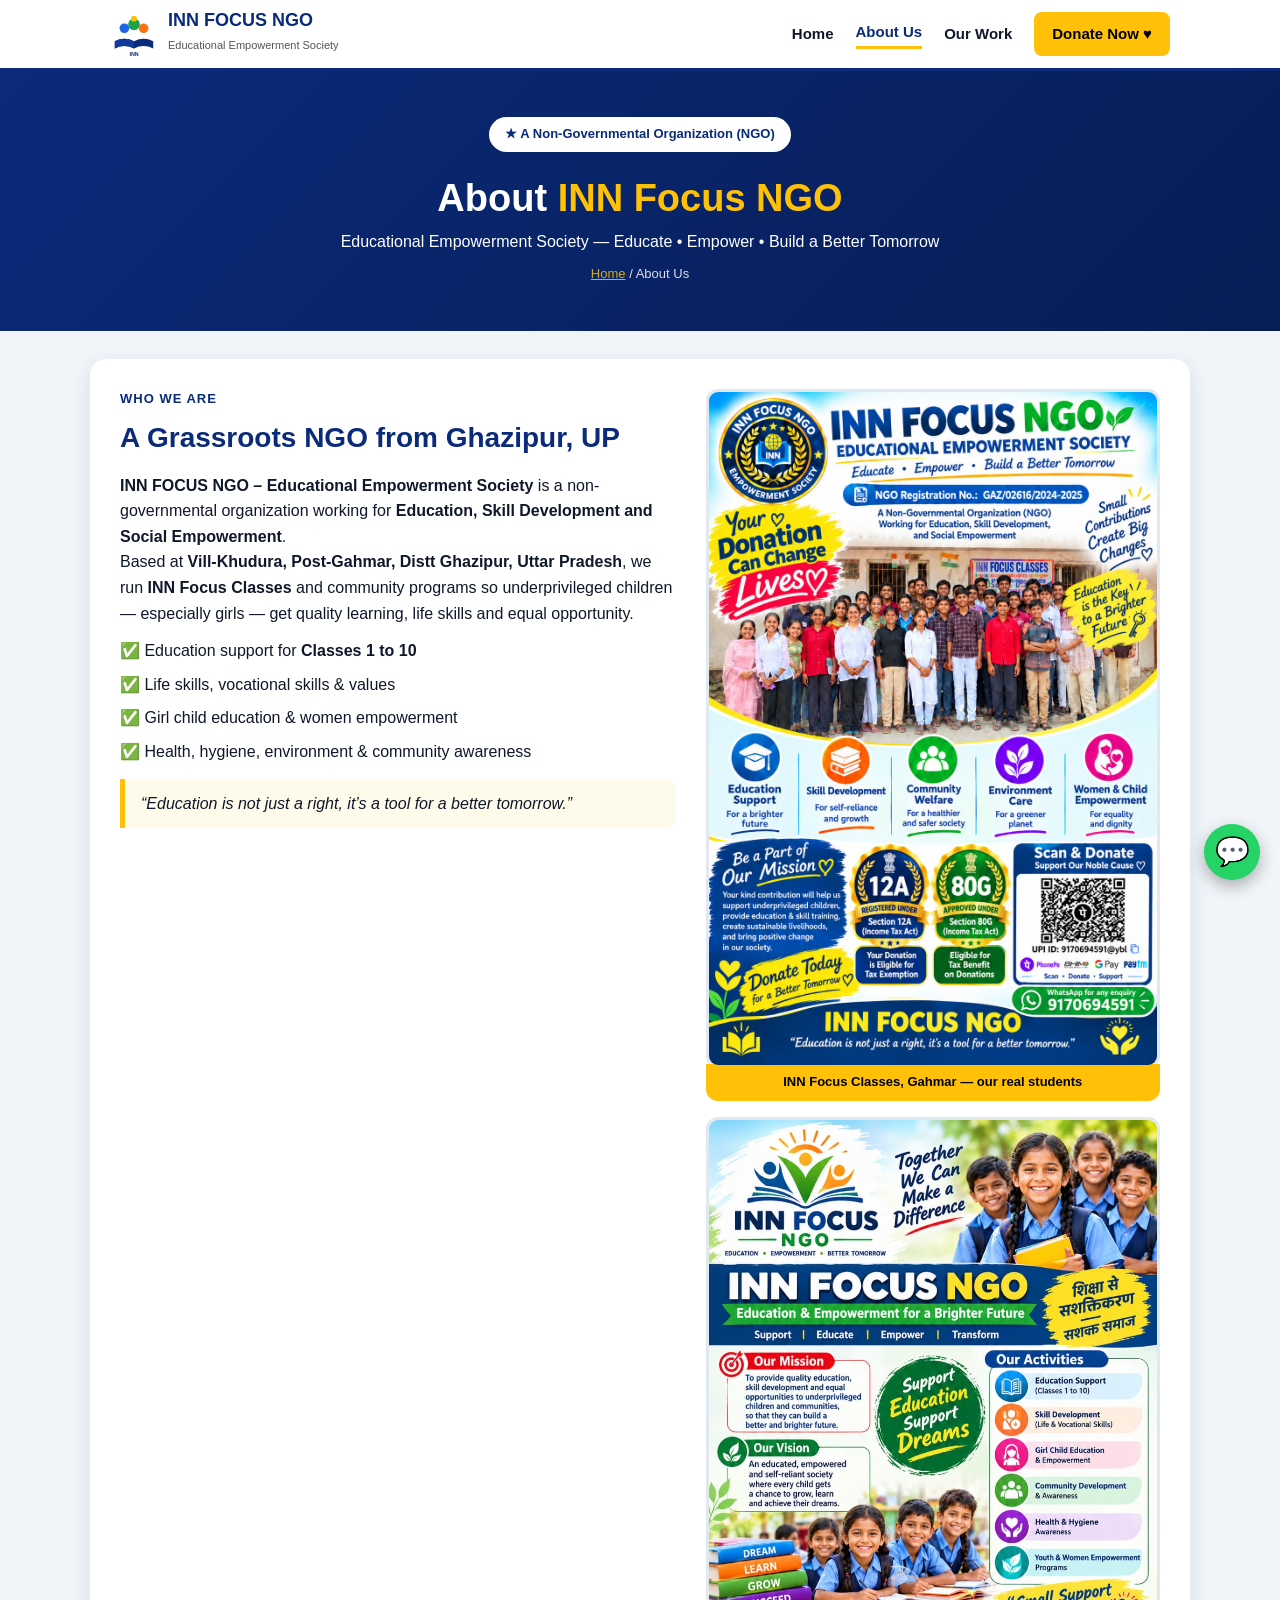
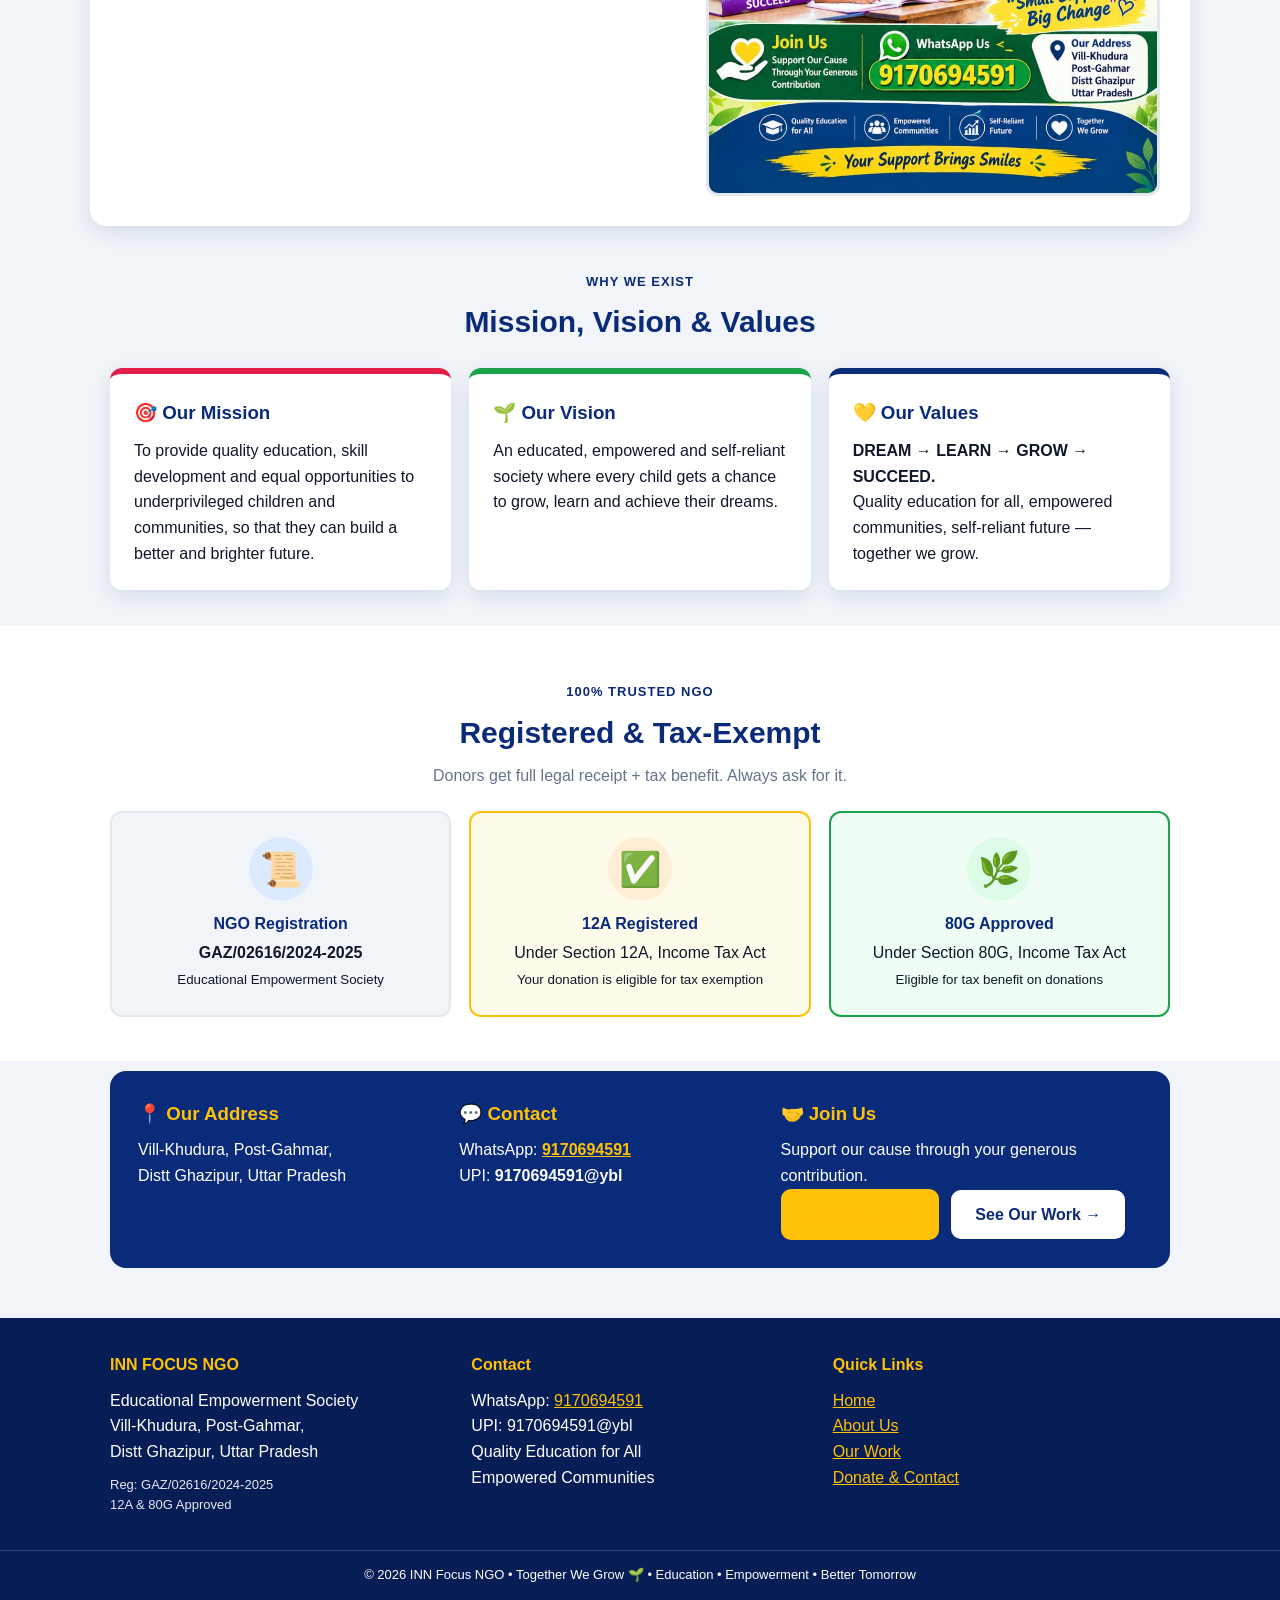
==== about.html @ 3edcf3de "INN Focus NGO website - 4 pages live" ====
<!DOCTYPE html>
<html lang="en">
<head>
  <meta charset="UTF-8" />
  <meta name="viewport" content="width=device-width, initial-scale=1.0" />
  <title>About Us - INN FOCUS NGO | Educational Empowerment Society</title>
  <meta name="description" content="About INN Focus NGO Educational Empowerment Society, Ghazipur UP. Our mission, vision, registration GAZ/02616/2024-2025, 12A & 80G approved. Working for education, skills and empowerment." />
  <link rel="stylesheet" href="css/style.css" />
  <link rel="icon" type="image/svg+xml" href="images/logo.svg" />
</head>
<body>

  <header class="site-header">
    <div class="container header-inner">
      <a href="index.html" class="logo">
        <img src="images/logo.svg" alt="INN Focus NGO Logo" width="48" height="48" />
        <span>
          <strong>INN FOCUS NGO</strong>
          <small>Educational Empowerment Society</small>
        </span>
      </a>
      <nav class="main-nav" id="mainNav">
        <a href="index.html">Home</a>
        <a href="about.html" class="active">About Us</a>
        <a href="work.html">Our Work</a>
        <a href="donate.html" class="btn-donate">Donate Now ♥</a>
      </nav>
      <button class="menu-btn" id="menuBtn" aria-label="Open menu">☰</button>
    </div>
  </header>

  <main>
    <!-- Page Hero -->
    <section class="page-hero">
      <div class="container">
        <p class="badge">★ A Non-Governmental Organization (NGO)</p>
        <h1>About <span>INN Focus NGO</span></h1>
        <p>Educational Empowerment Society — Educate • Empower • Build a Better Tomorrow</p>
        <p class="breadcrumb"><a href="index.html">Home</a> / About Us</p>
      </div>
    </section>

    <!-- Who We Are -->
    <section class="container about-grid">
      <div>
        <p class="eyebrow">Who We Are</p>
        <h2>A Grassroots NGO from Ghazipur, UP</h2>
        <p><strong>INN FOCUS NGO – Educational Empowerment Society</strong> is a non-governmental organization working for <strong>Education, Skill Development and Social Empowerment</strong>.</p>
        <p>Based at <strong>Vill-Khudura, Post-Gahmar, Distt Ghazipur, Uttar Pradesh</strong>, we run <strong>INN Focus Classes</strong> and community programs so underprivileged children — especially girls — get quality learning, life skills and equal opportunity.</p>
        <ul class="check-list">
          <li>✅ Education support for <strong>Classes 1 to 10</strong></li>
          <li>✅ Life skills, vocational skills & values</li>
          <li>✅ Girl child education & women empowerment</li>
          <li>✅ Health, hygiene, environment & community awareness</li>
        </ul>
        <p class="quote">“Education is not just a right, it’s a tool for a better tomorrow.”</p>
      </div>
      <div>
        <img src="images/group.jpg" alt="INN Focus Classes students and teachers group photo" class="rounded-img" />
        <p class="photo-caption">INN Focus Classes, Gahmar — our real students</p>
        <img src="images/about-classes.jpg" alt="Children studying - support education dreams" class="rounded-img mt" />
      </div>
    </section>

    <!-- Mission Vision Values -->
    <section class="container">
      <div class="section-head">
        <p class="eyebrow">Why We Exist</p>
        <h2>Mission, Vision & Values</h2>
      </div>
      <div class="mission-grid">
        <div class="mission-card red">
          <h3>🎯 Our Mission</h3>
          <p>To provide quality education, skill development and equal opportunities to underprivileged children and communities, so that they can build a better and brighter future.</p>
        </div>
        <div class="mission-card green">
          <h3>🌱 Our Vision</h3>
          <p>An educated, empowered and self-reliant society where every child gets a chance to grow, learn and achieve their dreams.</p>
        </div>
        <div class="mission-card blue">
          <h3>💛 Our Values</h3>
          <p><strong>DREAM → LEARN → GROW → SUCCEED.</strong><br />Quality education for all, empowered communities, self-reliant future — together we grow.</p>
        </div>
      </div>
    </section>

    <!-- Legal / Trust -->
    <section class="legal">
      <div class="container">
        <div class="section-head">
          <p class="eyebrow">100% Trusted NGO</p>
          <h2>Registered & Tax-Exempt</h2>
          <p class="muted">Donors get full legal receipt + tax benefit. Always ask for it.</p>
        </div>
        <div class="legal-grid">
          <div class="legal-card">
            <span class="p-icon blue">📜</span>
            <h4>NGO Registration</h4>
            <p><strong>GAZ/02616/2024-2025</strong></p>
            <small>Educational Empowerment Society</small>
          </div>
          <div class="legal-card highlight-yellow">
            <span class="p-icon orange">✅</span>
            <h4>12A Registered</h4>
            <p>Under Section 12A, Income Tax Act</p>
            <small>Your donation is eligible for tax exemption</small>
          </div>
          <div class="legal-card highlight-green">
            <span class="p-icon green">🌿</span>
            <h4>80G Approved</h4>
            <p>Under Section 80G, Income Tax Act</p>
            <small>Eligible for tax benefit on donations</small>
          </div>
        </div>
      </div>
    </section>

    <!-- Address + CTA -->
    <section class="container about-contact">
      <div class="contact-box">
        <div>
          <h3>📍 Our Address</h3>
          <p>Vill-Khudura, Post-Gahmar,<br />Distt Ghazipur, Uttar Pradesh</p>
        </div>
        <div>
          <h3>💬 Contact</h3>
          <p>WhatsApp: <a href="https://wa.me/919170694591"><strong>9170694591</strong></a><br />UPI: <strong>9170694591@ybl</strong></p>
        </div>
        <div>
          <h3>🤝 Join Us</h3>
          <p>Support our cause through your generous contribution.</p>
          <a href="donate.html" class="btn-primary">Donate Now ♥</a>
          <a href="work.html" class="btn-secondary">See Our Work →</a>
        </div>
      </div>
    </section>
  </main>

  <footer class="site-footer">
    <div class="container footer-grid">
      <div>
        <h4>INN FOCUS NGO</h4>
        <p>Educational Empowerment Society<br />Vill-Khudura, Post-Gahmar,<br />Distt Ghazipur, Uttar Pradesh</p>
        <p class="reg">Reg: GAZ/02616/2024-2025<br />12A & 80G Approved</p>
      </div>
      <div>
        <h4>Contact</h4>
        <p>WhatsApp: <a href="https://wa.me/919170694591">9170694591</a><br />UPI: 9170694591@ybl</p>
        <p>Quality Education for All<br />Empowered Communities</p>
      </div>
      <div>
        <h4>Quick Links</h4>
        <p><a href="index.html">Home</a><br /><a href="about.html">About Us</a><br /><a href="work.html">Our Work</a><br /><a href="donate.html">Donate & Contact</a></p>
      </div>
    </div>
    <p class="copyright">© <span id="year">2026</span> INN Focus NGO • Together We Grow 🌱 • Education • Empowerment • Better Tomorrow</p>
  </footer>

  <a href="https://wa.me/919170694591?text=Hello%20INN%20Focus%20NGO%2C%20I%20want%20to%20know%20more" class="whatsapp-float" target="_blank" rel="noopener" aria-label="Chat on WhatsApp">💬</a>

  <script src="js/main.js"></script>
</body>
</html>
---- css/style.css ----
/* INN FOCUS NGO — Option A Trust Blue | style.css teaches: variables → layout → components → mobile */
:root {
  --blue: #0A2A7A;
  --blue-dark: #071d55;
  --yellow: #FFC107;
  --green: #1AA34A;
  --dark: #0F172A;
  --muted: #64748b;
  --light: #F1F5F9;
  --white: #ffffff;
  --radius: 12px;
  --shadow: 0 6px 20px rgba(10, 42, 122, 0.12);
}

* { margin: 0; padding: 0; box-sizing: border-box; }

body {
  font-family: "Segoe UI", Arial, Helvetica, sans-serif;
  background: var(--light);
  color: var(--dark);
  line-height: 1.6;
}

img { max-width: 100%; display: block; }
.container { max-width: 1100px; margin: 0 auto; padding: 0 20px; }
.center { text-align: center; margin-top: 24px; }
.muted { color: var(--muted); }

/* ---------- HEADER ---------- */
.site-header { background: var(--white); border-bottom: 3px solid var(--blue); position: sticky; top: 0; z-index: 100; }
.header-inner { display: flex; align-items: center; justify-content: space-between; padding: 10px 20px; }
.logo { display: flex; align-items: center; gap: 10px; text-decoration: none; color: var(--blue); }
.logo strong { display: block; font-size: 18px; line-height: 1.1; }
.logo small { font-size: 11px; color: #555; }
.main-nav { display: flex; gap: 22px; align-items: center; }
.main-nav a { text-decoration: none; color: var(--dark); font-weight: 600; font-size: 15px; }
.main-nav a.active { color: var(--blue); border-bottom: 3px solid var(--yellow); padding-bottom: 2px; }
.btn-donate { background: var(--yellow); color: #000 !important; padding: 10px 18px; border-radius: 8px; }
.menu-btn { display: none; font-size: 26px; background: none; border: none; cursor: pointer; }

/* ---------- BUTTONS ---------- */
.btn-primary { background: var(--yellow); color: #000; padding: 13px 26px; border-radius: 10px; text-decoration: none; font-weight: 800; display: inline-block; border: none; cursor: pointer; }
.btn-primary.big { font-size: 18px; margin-top: 14px; }
.btn-primary:hover { filter: brightness(0.95); }
.btn-outline { border: 2px solid var(--white); color: var(--white); padding: 11px 22px; border-radius: 10px; text-decoration: none; font-weight: 700; }
.btn-secondary { background: var(--blue); color: #fff; padding: 12px 24px; border-radius: 10px; text-decoration: none; font-weight: 700; display: inline-block; }
.btn-whatsapp { background: #25D366; color: #fff; padding: 12px 20px; border-radius: 10px; text-decoration: none; font-weight: 800; display: inline-block; }
.link { color: var(--blue); font-weight: 700; }

/* ---------- HERO ---------- */
.hero { background: linear-gradient(135deg, var(--blue) 0%, var(--blue-dark) 100%); color: var(--white); padding: 50px 0; }
.hero-grid { display: grid; grid-template-columns: 1.1fr 0.9fr; gap: 30px; align-items: center; }
.badge { background: var(--white); color: var(--blue); display: inline-block; padding: 7px 16px; border-radius: 20px; font-size: 13px; font-weight: 800; margin-bottom: 16px; }
.hero h1 { font-size: 44px; line-height: 1.15; margin-bottom: 12px; }
.hero h1 span { color: var(--yellow); }
.hero-sub { font-size: 17px; opacity: 0.95; }
.hero-buttons { margin-top: 22px; display: flex; gap: 12px; flex-wrap: wrap; }
.hero-note { margin-top: 14px; font-size: 13px; opacity: 0.85; }
.hero-photo img { border-radius: 16px; border: 4px solid var(--yellow); box-shadow: var(--shadow); }
.photo-caption { background: var(--yellow); color: #000; font-size: 13px; font-weight: 700; text-align: center; padding: 8px; border-radius: 0 0 12px 12px; margin-top: -4px; }

/* ---------- TRUST BAR ---------- */
.trustbar { background: var(--white); box-shadow: var(--shadow); }
.trust-grid { display: grid; grid-template-columns: repeat(4, 1fr); gap: 16px; padding: 18px 20px; }
.trust-item { display: flex; gap: 10px; align-items: center; }
.trust-icon { font-size: 28px; }
.trust-item strong { display: block; font-size: 15px; color: var(--blue); }
.trust-item small { color: var(--muted); font-size: 12px; }

/* ---------- SECTIONS ---------- */
.section-head { text-align: center; margin: 46px 0 22px; }
.eyebrow { color: var(--blue); font-weight: 800; text-transform: uppercase; letter-spacing: 1px; font-size: 13px; }
.eyebrow.light { color: var(--yellow); }
.section-head h2 { font-size: 30px; color: var(--blue); margin: 6px 0; }

.mission-grid { display: grid; grid-template-columns: repeat(3, 1fr); gap: 18px; }
.mission-card { background: var(--white); padding: 24px; border-radius: var(--radius); box-shadow: var(--shadow); border-top: 6px solid var(--blue); }
.mission-card.red { border-color: #e11d48; }
.mission-card.green { border-color: var(--green); }
.mission-card.blue { border-color: var(--blue); }
.mission-card h3 { margin-bottom: 10px; color: var(--blue); }

/* ---------- PROGRAMS ---------- */
.programs { background: var(--white); padding: 10px 0 46px; margin-top: 40px; }
.program-grid { display: grid; grid-template-columns: repeat(3, 1fr); gap: 18px; margin-top: 20px; }
.program-card { background: var(--light); border-radius: var(--radius); padding: 22px; text-align: center; border: 1px solid #e2e8f0; }
.program-card:hover { box-shadow: var(--shadow); transform: translateY(-2px); transition: 0.2s; }
.program-card h4 { color: var(--blue); margin: 10px 0 6px; }
.program-card p { color: var(--muted); font-size: 14px; }
.p-icon { font-size: 34px; display: inline-block; width: 64px; height: 64px; line-height: 64px; border-radius: 50%; background: #dbeafe; }
.p-icon.orange { background: #ffedd5; } .p-icon.green { background: #dcfce7; }
.p-icon.purple { background: #ede9fe; } .p-icon.pink { background: #fce7f3; }
.p-icon.teal { background: #ccfbf1; } .p-icon.blue { background: #dbeafe; }

/* ---------- PROOF ---------- */
.proof-section { padding: 46px 20px; }
.proof-grid { display: grid; grid-template-columns: 1fr 1fr; gap: 28px; align-items: center; background: var(--white); padding: 26px; border-radius: 16px; box-shadow: var(--shadow); }
.proof-img { border-radius: 12px; }
.proof-grid h2 { color: var(--blue); margin: 6px 0 14px; font-size: 28px; }
.check-list { list-style: none; margin: 12px 0; }
.check-list li { margin: 8px 0; font-size: 16px; }
.quote { margin-top: 14px; background: #fffbeb; border-left: 5px solid var(--yellow); padding: 12px 16px; font-style: italic; border-radius: 0 10px 10px 0; }

/* ---------- DONATE HOME ---------- */
.donate-home { background: linear-gradient(135deg, var(--blue) 0%, #123a9e 60%, var(--green) 130%); color: #fff; padding: 50px 0; }
.donate-grid { display: grid; grid-template-columns: 1.2fr 0.8fr; gap: 30px; align-items: center; }
.donate-grid h2 { font-size: 32px; margin: 6px 0 10px; }
.upi-box { background: #fff; color: #000; border-radius: 10px; padding: 12px 16px; display: flex; justify-content: space-between; align-items: center; margin: 16px 0 6px; font-size: 16px; }
.copy-btn { background: var(--blue); color: #fff; border: none; padding: 8px 18px; border-radius: 8px; cursor: pointer; font-weight: 700; }
.copy-msg { font-size: 13px; color: var(--yellow); min-height: 18px; }
.donate-buttons { display: flex; gap: 12px; flex-wrap: wrap; margin: 12px 0; }
.qr-card { background: #fff; color: var(--dark); border-radius: 16px; padding: 20px; text-align: center; max-width: 320px; margin: 0 auto; }
.qr-card h4 { background: var(--blue); color: #fff; margin: -20px -20px 14px; padding: 12px; border-radius: 16px 16px 0 0; }
.qr-card img { border-radius: 8px; border: 2px solid #e2e8f0; }

/* ---------- CTA ---------- */
.cta-banner { text-align: center; background: var(--yellow); border-radius: 16px; padding: 36px 24px; margin: 40px auto; }
.cta-banner h2 { font-size: 28px; }
.cta-banner p { font-weight: 700; letter-spacing: 1px; margin: 8px 0; font-size: 13px; }

/* ---------- FOOTER ---------- */
.site-footer { background: var(--blue-dark); color: #fff; margin-top: 10px; }
.footer-grid { display: grid; grid-template-columns: 1fr 1fr 1fr; gap: 24px; padding: 34px 20px; }
.site-footer h4 { color: var(--yellow); margin-bottom: 10px; }
.site-footer a { color: var(--yellow); }
.site-footer .reg { margin-top: 10px; font-size: 13px; opacity: 0.9; }
.copyright { text-align: center; padding: 14px; border-top: 1px solid rgba(255,255,255,0.2); font-size: 13px; }

/* ---------- WHATSAPP FLOAT ---------- */
.whatsapp-float { position: fixed; bottom: 20px; right: 20px; background: #25D366; width: 56px; height: 56px; border-radius: 50%; display: flex; align-items: center; justify-content: center; font-size: 28px; text-decoration: none; box-shadow: 0 6px 16px rgba(0,0,0,0.3); z-index: 200; }

/* ---------- INNER PAGES ---------- */
.page { padding: 40px 20px; background: #fff; border-radius: 12px; margin: 24px auto; max-width: 1100px; }

/* ---------- ABOUT PAGE ---------- */
.page-hero { background: linear-gradient(135deg, var(--blue) 0%, var(--blue-dark) 100%); color: #fff; padding: 46px 0; text-align: center; }
.page-hero h1 { font-size: 38px; }
.page-hero h1 span { color: var(--yellow); }
.breadcrumb { margin-top: 10px; font-size: 13px; opacity: 0.85; }
.breadcrumb a { color: var(--yellow); }
.about-grid { display: grid; grid-template-columns: 1.1fr 0.9fr; gap: 30px; background: #fff; padding: 30px; border-radius: 16px; box-shadow: var(--shadow); margin-top: 28px; }
.about-grid h2 { color: var(--blue); margin: 6px 0 12px; font-size: 28px; }
.rounded-img { border-radius: 12px; border: 3px solid #e2e8f0; }
.mt { margin-top: 16px; }
.legal { background: #fff; margin-top: 36px; padding: 10px 0 44px; }
.legal-grid { display: grid; grid-template-columns: repeat(3, 1fr); gap: 18px; }
.legal-card { background: var(--light); border-radius: var(--radius); padding: 24px; text-align: center; border: 2px solid #e2e8f0; }
.legal-card.highlight-yellow { border-color: var(--yellow); background: #fffbeb; }
.legal-card.highlight-green { border-color: var(--green); background: #f0fdf4; }
.legal-card h4 { color: var(--blue); margin: 10px 0 4px; }
.about-contact { padding: 10px 20px 40px; }
.contact-box { display: grid; grid-template-columns: 1fr 1fr 1.2fr; gap: 20px; background: var(--blue); color: #fff; border-radius: 16px; padding: 28px; }
.contact-box h3 { color: var(--yellow); margin-bottom: 8px; }
.contact-box a { color: var(--yellow); }
.contact-box .btn-secondary { background: #fff; color: var(--blue); margin-left: 8px; }

/* ---------- WORK PAGE ---------- */
.work-intro { text-align: center; padding: 28px 20px 6px; }
.work-intro h2 { color: var(--blue); font-size: 28px; margin: 6px 0; }
.work-grid { display: grid; grid-template-columns: 1fr 1fr; gap: 18px; padding: 20px; }
.work-card { background: #fff; border-radius: 14px; padding: 24px; box-shadow: var(--shadow); border-top: 6px solid var(--blue); }
.work-card:nth-child(2) { border-color: #F97316; }
.work-card:nth-child(3) { border-color: #e11d48; }
.work-card:nth-child(4) { border-color: var(--green); }
.work-card:nth-child(5) { border-color: #7c3aed; }
.work-card:nth-child(6) { border-color: #0d9488; }
.work-card h3 { color: var(--blue); margin: 8px 0; }
.work-tag { display: inline-block; background: var(--light); color: var(--blue); font-size: 12px; font-weight: 800; padding: 4px 10px; border-radius: 20px; text-transform: uppercase; letter-spacing: 0.5px; }
.work-card ul { margin: 10px 0 10px 20px; }
.work-card li { margin: 5px 0; font-size: 15px; }
.outcome { background: #fffbeb; border-left: 4px solid var(--yellow); padding: 8px 12px; border-radius: 0 8px 8px 0; margin-top: 10px; font-size: 14px; }
.steps { background: var(--blue); color: #fff; margin-top: 30px; padding: 10px 0 40px; }
.steps .section-head h2 { color: #fff; }
.steps .eyebrow { color: var(--yellow); }
.steps-grid { display: grid; grid-template-columns: repeat(4, 1fr); gap: 16px; }
.step { background: #fff; color: var(--dark); border-radius: 12px; padding: 20px; text-align: center; }
.step strong { background: var(--yellow); width: 36px; height: 36px; display: inline-block; line-height: 36px; border-radius: 50%; font-size: 18px; }
.step h4 { color: var(--blue); margin: 8px 0 4px; }
.gallery-grid { display: grid; grid-template-columns: repeat(3, 1fr); gap: 16px; margin-top: 16px; }
.gallery-grid small { display: block; text-align: center; color: var(--muted); margin-top: 6px; }

/* ---------- DONATE PAGE ---------- */
.donate-page-grid { display: grid; grid-template-columns: 0.95fr 1.05fr; gap: 22px; padding: 28px 20px; align-items: start; }
.qr-big-card { background: #fff; border-radius: 16px; padding: 24px; text-align: center; box-shadow: var(--shadow); border: 3px solid var(--blue); position: sticky; top: 90px; }
.qr-title { background: var(--blue); color: #fff; margin: -24px -24px 0; padding: 14px; border-radius: 13px 13px 0 0; font-size: 20px; }
.qr-sub { color: var(--blue); font-weight: 700; margin: 10px 0; }
.qr-big-card img { border-radius: 10px; border: 2px solid #e2e8f0; margin: 0 auto; max-width: 300px; }
.apps { margin: 12px 0; font-weight: 700; color: var(--blue); }
.bank-note { background: var(--light); border-radius: 10px; padding: 12px; margin: 12px 0; font-size: 14px; }
.full { width: 100%; display: block; text-align: center; }
.copy-msg.dark { color: var(--green); font-weight: 700; }
.form-card { background: #fff; border-radius: 16px; padding: 24px; box-shadow: var(--shadow); }
.form-card h3 { color: var(--blue); }
.muted.small, .small { font-size: 13px; color: var(--muted); }
.form-card form { margin-top: 14px; display: grid; gap: 12px; }
.form-card label { display: grid; gap: 6px; font-weight: 700; font-size: 14px; color: var(--dark); }
.form-card input, .form-card textarea { padding: 12px; border: 2px solid #e2e8f0; border-radius: 10px; font-size: 15px; font-family: inherit; width: 100%; }
.form-card input:focus, .form-card textarea:focus { outline: none; border-color: var(--blue); }
.form-note { font-size: 12px; color: var(--muted); margin-top: 10px; text-align: center; }
.contact-mini { background: var(--blue); color: #fff; border-radius: 16px; padding: 22px; margin-top: 18px; }
.contact-mini h3 { color: var(--yellow); margin-bottom: 8px; }
.contact-mini a { color: var(--yellow); }
.faq { max-width: 800px; }
.faq details { background: #fff; border-radius: 12px; padding: 16px 18px; margin: 10px 0; box-shadow: var(--shadow); }
.faq summary { font-weight: 800; color: var(--blue); cursor: pointer; font-size: 16px; }
.faq details p { margin-top: 8px; color: #334155; }

/* ---------- MOBILE ---------- */
@media (max-width: 860px) {
  .hero-grid, .donate-grid, .proof-grid, .about-grid, .contact-box, .work-grid, .donate-page-grid { grid-template-columns: 1fr; }
  .qr-big-card { position: static; }
  .hero h1 { font-size: 32px; }
  .mission-grid, .program-grid, .legal-grid, .steps-grid, .gallery-grid { grid-template-columns: 1fr 1fr; }
  .trust-grid { grid-template-columns: 1fr 1fr; }
  .main-nav { display: none; flex-direction: column; position: absolute; top: 68px; right: 10px; background: var(--white); width: 220px; padding: 16px; box-shadow: 0 8px 24px rgba(0,0,0,0.2); border-radius: 12px; }
  .main-nav.open { display: flex; }
  .menu-btn { display: block; }
  .footer-grid { grid-template-columns: 1fr; }
}
@media (max-width: 520px) {
  .mission-grid, .program-grid, .trust-grid, .legal-grid, .steps-grid, .gallery-grid { grid-template-columns: 1fr; }
}
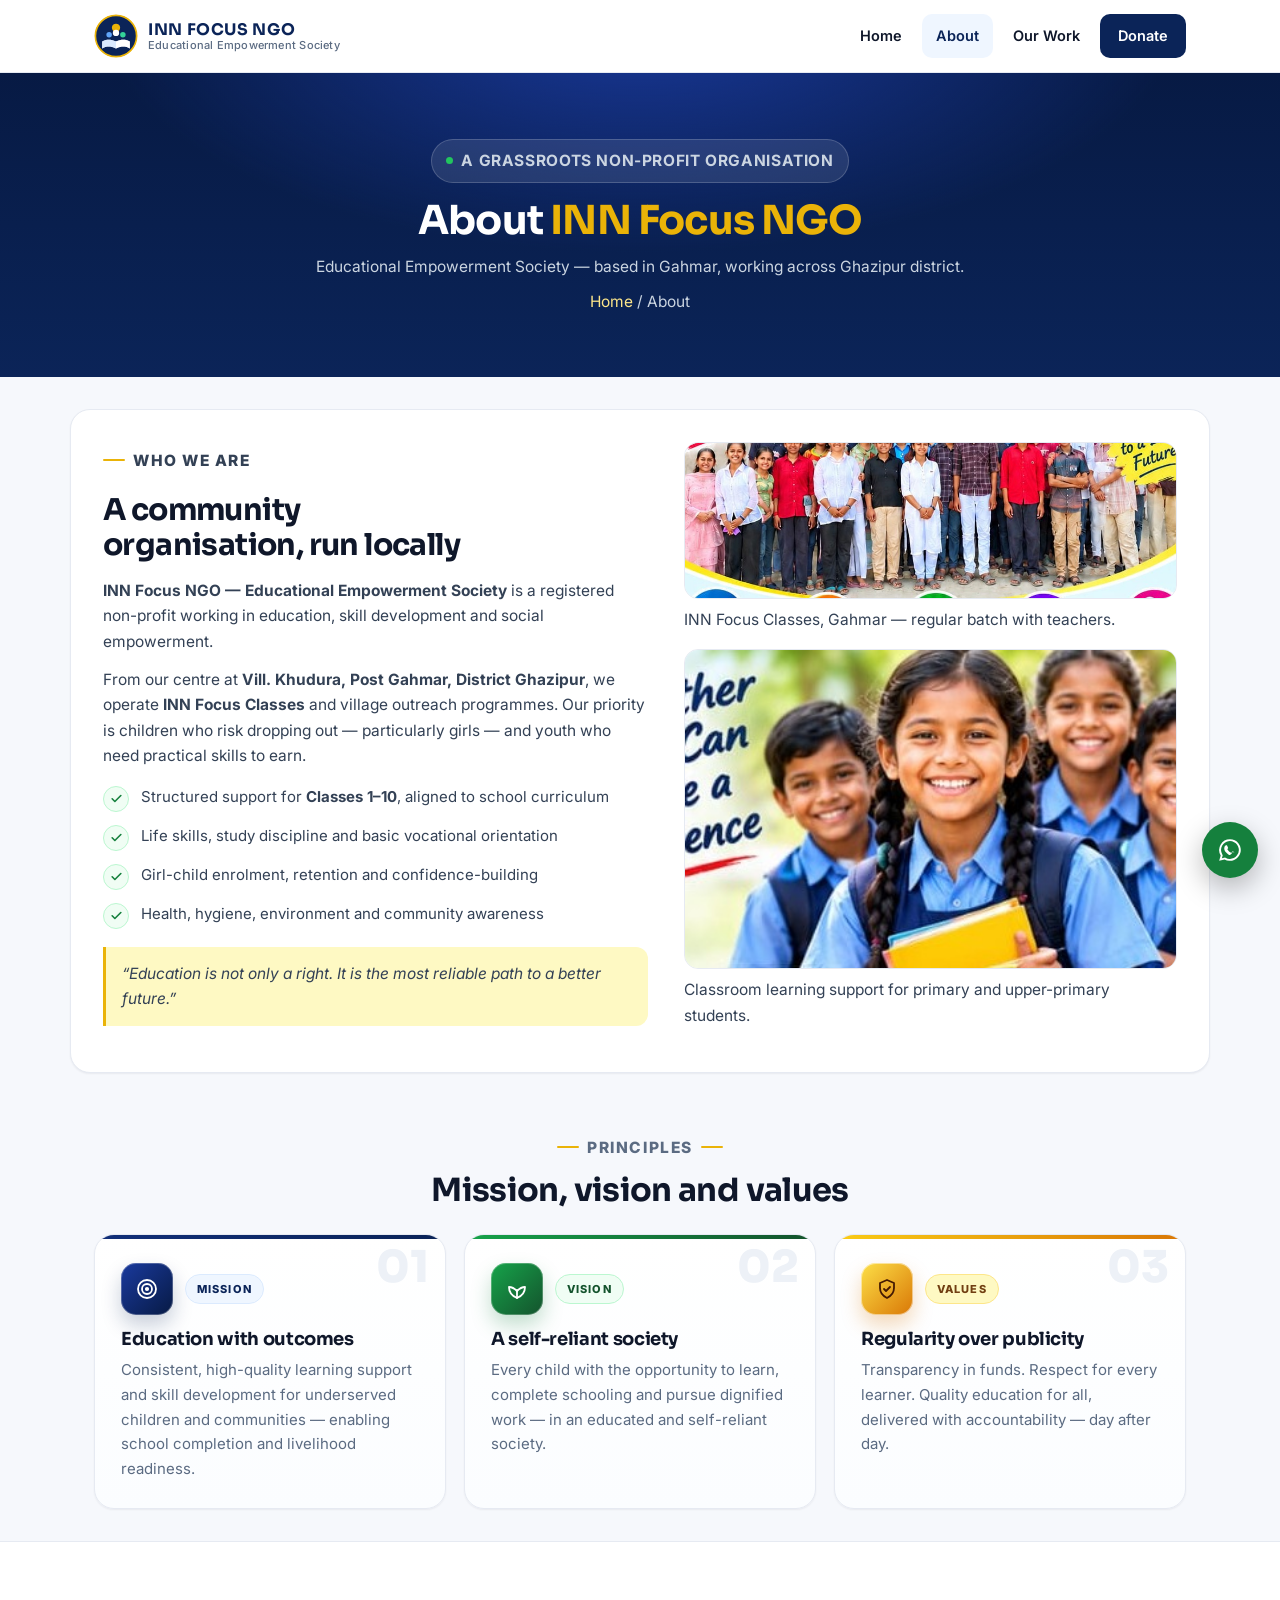
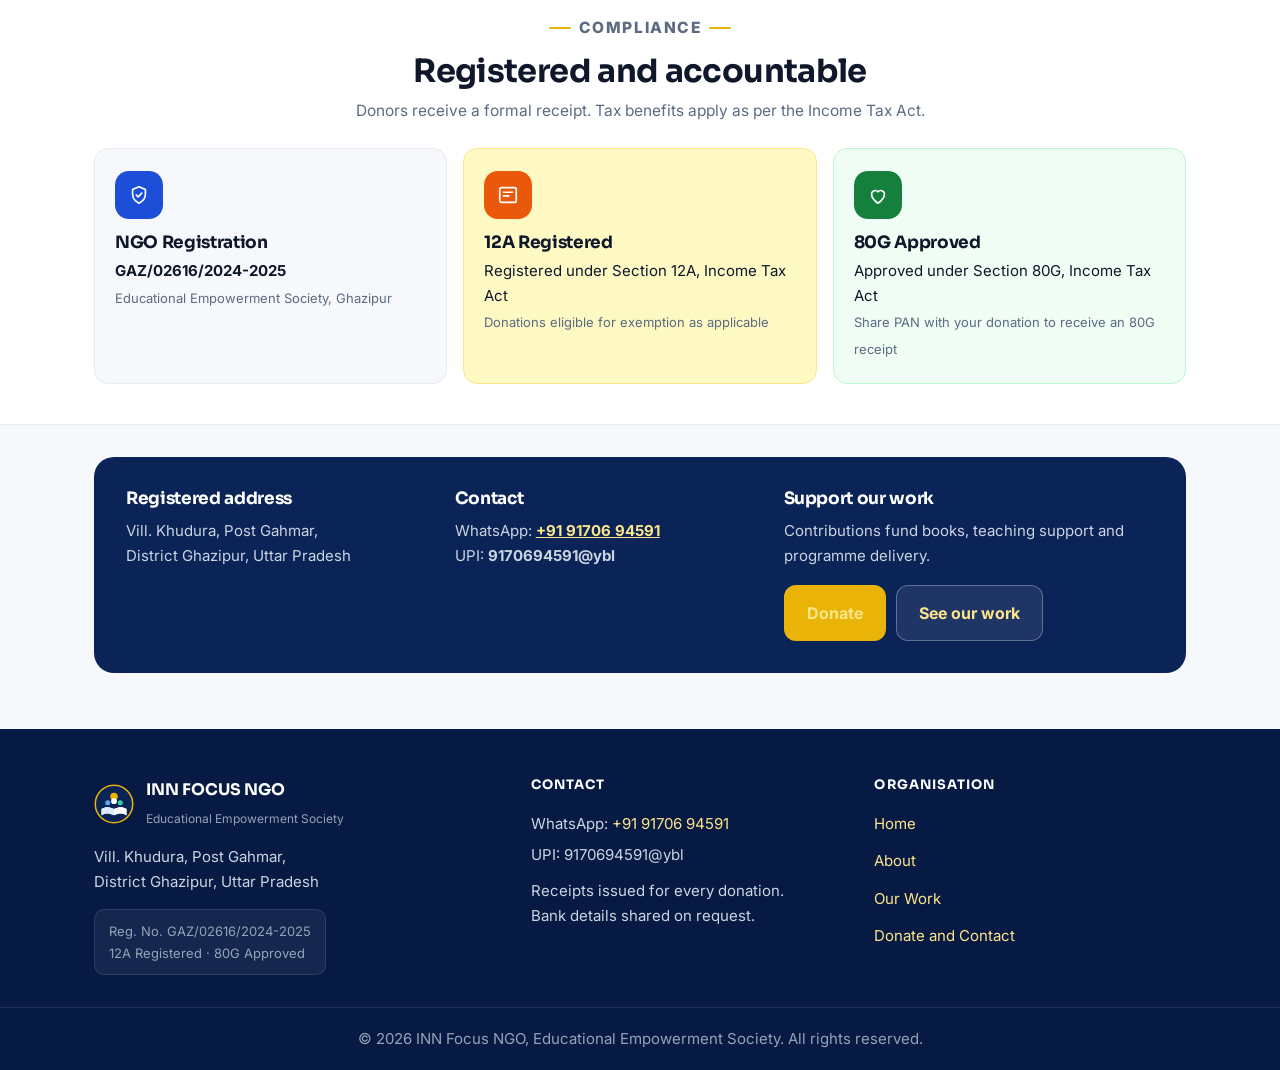
==== commit 6db17b32: "Professional redesign: typography, mobile-first CSS, UPI pay button, clean QR and photos" ====
--- a/about.html
+++ b/about.html
@@ -2,9 +2,15 @@
 <html lang="en">
 <head>
   <meta charset="UTF-8" />
-  <meta name="viewport" content="width=device-width, initial-scale=1.0" />
-  <title>About Us - INN FOCUS NGO | Educational Empowerment Society</title>
-  <meta name="description" content="About INN Focus NGO Educational Empowerment Society, Ghazipur UP. Our mission, vision, registration GAZ/02616/2024-2025, 12A & 80G approved. Working for education, skills and empowerment." />
+  <meta name="viewport" content="width=device-width, initial-scale=1.0, viewport-fit=cover" />
+  <meta name="theme-color" content="#0b2458" />
+  <meta name="mobile-web-app-capable" content="yes" />
+  <meta name="apple-mobile-web-app-status-bar-style" content="default" />
+  <title>About Us — INN Focus NGO | Educational Empowerment Society</title>
+  <meta name="description" content="About INN Focus NGO, Educational Empowerment Society, Ghazipur. A grassroots non-profit providing education support, skills and empowerment. Reg. GAZ/02616/2024-2025. 12A and 80G." />
+  <link rel="preconnect" href="https://fonts.googleapis.com" />
+  <link rel="preconnect" href="https://fonts.gstatic.com" crossorigin />
+  <link href="https://fonts.googleapis.com/css2?family=Inter:wght@400;500;600;700&family=Sora:wght@600;700;800&display=swap" rel="stylesheet" />
   <link rel="stylesheet" href="css/style.css" />
   <link rel="icon" type="image/svg+xml" href="images/logo.svg" />
 </head>
@@ -12,125 +18,137 @@
 
   <header class="site-header">
     <div class="container header-inner">
-      <a href="index.html" class="logo">
-        <img src="images/logo.svg" alt="INN Focus NGO Logo" width="48" height="48" />
-        <span>
-          <strong>INN FOCUS NGO</strong>
-          <small>Educational Empowerment Society</small>
-        </span>
+      <a href="index.html" class="logo" aria-label="INN Focus NGO — Home">
+        <img src="images/logo.svg" alt="INN Focus NGO logo" width="44" height="44" />
+        <span class="logo-text"><strong>INN FOCUS NGO</strong><small>Educational Empowerment Society</small></span>
       </a>
-      <nav class="main-nav" id="mainNav">
+      <nav class="main-nav" id="mainNav" aria-label="Primary">
         <a href="index.html">Home</a>
-        <a href="about.html" class="active">About Us</a>
+        <a href="about.html" class="active" aria-current="page">About</a>
         <a href="work.html">Our Work</a>
-        <a href="donate.html" class="btn-donate">Donate Now ♥</a>
+        <a href="donate.html" class="btn-donate">Donate</a>
       </nav>
-      <button class="menu-btn" id="menuBtn" aria-label="Open menu">☰</button>
+      <button class="menu-btn" id="menuBtn" aria-label="Open menu" aria-expanded="false" aria-controls="mainNav">
+        <svg width="20" height="20" viewBox="0 0 24 24" fill="none" stroke="currentColor" stroke-width="2" stroke-linecap="round"><path d="M4 7h16M4 12h16M4 17h16"/></svg>
+      </button>
     </div>
   </header>
 
   <main>
-    <!-- Page Hero -->
     <section class="page-hero">
       <div class="container">
-        <p class="badge">★ A Non-Governmental Organization (NGO)</p>
+        <p class="badge"><span class="dot"></span>A grassroots non-profit organisation</p>
         <h1>About <span>INN Focus NGO</span></h1>
-        <p>Educational Empowerment Society — Educate • Empower • Build a Better Tomorrow</p>
-        <p class="breadcrumb"><a href="index.html">Home</a> / About Us</p>
+        <p>Educational Empowerment Society — based in Gahmar, working across Ghazipur district.</p>
+        <p class="breadcrumb"><a href="index.html">Home</a> / About</p>
       </div>
     </section>
 
-    <!-- Who We Are -->
     <section class="container about-grid">
       <div>
-        <p class="eyebrow">Who We Are</p>
-        <h2>A Grassroots NGO from Ghazipur, UP</h2>
-        <p><strong>INN FOCUS NGO – Educational Empowerment Society</strong> is a non-governmental organization working for <strong>Education, Skill Development and Social Empowerment</strong>.</p>
-        <p>Based at <strong>Vill-Khudura, Post-Gahmar, Distt Ghazipur, Uttar Pradesh</strong>, we run <strong>INN Focus Classes</strong> and community programs so underprivileged children — especially girls — get quality learning, life skills and equal opportunity.</p>
+        <p class="eyebrow">Who we are</p>
+        <h2>A community organisation, run locally</h2>
+        <p><strong>INN Focus NGO — Educational Empowerment Society</strong> is a registered non-profit working in education, skill development and social empowerment.</p>
+        <p>From our centre at <strong>Vill. Khudura, Post Gahmar, District Ghazipur</strong>, we operate <strong>INN Focus Classes</strong> and village outreach programmes. Our priority is children who risk dropping out — particularly girls — and youth who need practical skills to earn.</p>
         <ul class="check-list">
-          <li>✅ Education support for <strong>Classes 1 to 10</strong></li>
-          <li>✅ Life skills, vocational skills & values</li>
-          <li>✅ Girl child education & women empowerment</li>
-          <li>✅ Health, hygiene, environment & community awareness</li>
+          <li><span class="check" aria-hidden="true"><svg viewBox="0 0 24 24" fill="none" stroke="currentColor" stroke-width="3" stroke-linecap="round" stroke-linejoin="round"><path d="M4 12.5l5 5L20 6.5"/></svg></span><span>Structured support for <strong>Classes 1–10</strong>, aligned to school curriculum</span></li>
+          <li><span class="check" aria-hidden="true"><svg viewBox="0 0 24 24" fill="none" stroke="currentColor" stroke-width="3" stroke-linecap="round" stroke-linejoin="round"><path d="M4 12.5l5 5L20 6.5"/></svg></span><span>Life skills, study discipline and basic vocational orientation</span></li>
+          <li><span class="check" aria-hidden="true"><svg viewBox="0 0 24 24" fill="none" stroke="currentColor" stroke-width="3" stroke-linecap="round" stroke-linejoin="round"><path d="M4 12.5l5 5L20 6.5"/></svg></span><span>Girl-child enrolment, retention and confidence-building</span></li>
+          <li><span class="check" aria-hidden="true"><svg viewBox="0 0 24 24" fill="none" stroke="currentColor" stroke-width="3" stroke-linecap="round" stroke-linejoin="round"><path d="M4 12.5l5 5L20 6.5"/></svg></span><span>Health, hygiene, environment and community awareness</span></li>
         </ul>
-        <p class="quote">“Education is not just a right, it’s a tool for a better tomorrow.”</p>
+        <p class="quote">“Education is not only a right. It is the most reliable path to a better future.”</p>
       </div>
       <div>
-        <img src="images/group.jpg" alt="INN Focus Classes students and teachers group photo" class="rounded-img" />
-        <p class="photo-caption">INN Focus Classes, Gahmar — our real students</p>
-        <img src="images/about-classes.jpg" alt="Children studying - support education dreams" class="rounded-img mt" />
+        <img src="images/hero-students.jpg" alt="Students and teachers of INN Focus Classes, Gahmar" class="rounded-img" fetchpriority="high" decoding="async" />
+        <p class="figure-caption">INN Focus Classes, Gahmar — regular batch with teachers.</p>
+        <img src="images/about-photo.jpg" alt="Students in classroom learning" class="rounded-img mt" loading="lazy" decoding="async" />
+        <p class="figure-caption">Classroom learning support for primary and upper-primary students.</p>
       </div>
     </section>
 
-    <!-- Mission Vision Values -->
     <section class="container">
-      <div class="section-head">
-        <p class="eyebrow">Why We Exist</p>
-        <h2>Mission, Vision & Values</h2>
+      <div class="section-head centered">
+        <p class="eyebrow">Principles</p>
+        <h2>Mission, vision and values</h2>
       </div>
       <div class="mission-grid">
-        <div class="mission-card red">
-          <h3>🎯 Our Mission</h3>
-          <p>To provide quality education, skill development and equal opportunities to underprivileged children and communities, so that they can build a better and brighter future.</p>
+        <div class="mission-card">
+          <span class="card-num" aria-hidden="true">01</span>
+          <div class="mission-top">
+            <span class="mission-icon" aria-hidden="true"><svg viewBox="0 0 24 24" fill="none" stroke="currentColor" stroke-width="1.8" stroke-linecap="round" stroke-linejoin="round"><circle cx="12" cy="12" r="9"/><circle cx="12" cy="12" r="5"/><circle cx="12" cy="12" r="1.2" fill="currentColor"/></svg></span>
+            <span class="mission-tag">Mission</span>
+          </div>
+          <h3>Education with outcomes</h3>
+          <p>Consistent, high-quality learning support and skill development for underserved children and communities — enabling school completion and livelihood readiness.</p>
         </div>
-        <div class="mission-card green">
-          <h3>🌱 Our Vision</h3>
-          <p>An educated, empowered and self-reliant society where every child gets a chance to grow, learn and achieve their dreams.</p>
+        <div class="mission-card">
+          <span class="card-num" aria-hidden="true">02</span>
+          <div class="mission-top">
+            <span class="mission-icon green" aria-hidden="true"><svg viewBox="0 0 24 24" fill="none" stroke="currentColor" stroke-width="1.8" stroke-linecap="round" stroke-linejoin="round"><path d="M12 21c-5-2-8-6-8-11 3 0 5 1 8 4 3-3 5-4 8-4 0 5-3 9-8 11z"/><path d="M12 21v-8"/></svg></span>
+            <span class="mission-tag">Vision</span>
+          </div>
+          <h3>A self-reliant society</h3>
+          <p>Every child with the opportunity to learn, complete schooling and pursue dignified work — in an educated and self-reliant society.</p>
         </div>
-        <div class="mission-card blue">
-          <h3>💛 Our Values</h3>
-          <p><strong>DREAM → LEARN → GROW → SUCCEED.</strong><br />Quality education for all, empowered communities, self-reliant future — together we grow.</p>
+        <div class="mission-card">
+          <span class="card-num" aria-hidden="true">03</span>
+          <div class="mission-top">
+            <span class="mission-icon amber" aria-hidden="true"><svg viewBox="0 0 24 24" fill="none" stroke="currentColor" stroke-width="1.8" stroke-linecap="round" stroke-linejoin="round"><path d="M12 3l7 3v5c0 4.5-3 8-7 10-4-2-7-5.5-7-10V6l7-3z"/><path d="M9 12l2 2 4-4"/></svg></span>
+            <span class="mission-tag">Values</span>
+          </div>
+          <h3>Regularity over publicity</h3>
+          <p>Transparency in funds. Respect for every learner. Quality education for all, delivered with accountability — day after day.</p>
         </div>
       </div>
     </section>
 
-    <!-- Legal / Trust -->
     <section class="legal">
       <div class="container">
-        <div class="section-head">
-          <p class="eyebrow">100% Trusted NGO</p>
-          <h2>Registered & Tax-Exempt</h2>
-          <p class="muted">Donors get full legal receipt + tax benefit. Always ask for it.</p>
+        <div class="section-head centered">
+          <p class="eyebrow">Compliance</p>
+          <h2>Registered and accountable</h2>
+          <p class="muted">Donors receive a formal receipt. Tax benefits apply as per the Income Tax Act.</p>
         </div>
         <div class="legal-grid">
           <div class="legal-card">
-            <span class="p-icon blue">📜</span>
+            <span class="p-icon blue" aria-hidden="true"><svg viewBox="0 0 24 24" fill="none" stroke="currentColor" stroke-width="1.8" stroke-linecap="round" stroke-linejoin="round"><path d="M12 3l7 3v5c0 4.5-3 8-7 10-4-2-7-5.5-7-10V6l7-3z"/><path d="M9 12l2 2 4-4"/></svg></span>
             <h4>NGO Registration</h4>
             <p><strong>GAZ/02616/2024-2025</strong></p>
-            <small>Educational Empowerment Society</small>
+            <small>Educational Empowerment Society, Ghazipur</small>
           </div>
           <div class="legal-card highlight-yellow">
-            <span class="p-icon orange">✅</span>
+            <span class="p-icon orange" aria-hidden="true"><svg viewBox="0 0 24 24" fill="none" stroke="currentColor" stroke-width="1.8" stroke-linecap="round" stroke-linejoin="round"><rect x="3" y="4" width="18" height="16" rx="2"/><path d="M7 9h10M7 13h6"/></svg></span>
             <h4>12A Registered</h4>
-            <p>Under Section 12A, Income Tax Act</p>
-            <small>Your donation is eligible for tax exemption</small>
+            <p>Registered under Section 12A, Income Tax Act</p>
+            <small>Donations eligible for exemption as applicable</small>
           </div>
           <div class="legal-card highlight-green">
-            <span class="p-icon green">🌿</span>
+            <span class="p-icon green" aria-hidden="true"><svg viewBox="0 0 24 24" fill="none" stroke="currentColor" stroke-width="1.8" stroke-linecap="round" stroke-linejoin="round"><path d="M12 21s-7-4.5-7-10a4 4 0 017-2.5A4 4 0 0119 11c0 5.5-7 10-7 10z"/></svg></span>
             <h4>80G Approved</h4>
-            <p>Under Section 80G, Income Tax Act</p>
-            <small>Eligible for tax benefit on donations</small>
+            <p>Approved under Section 80G, Income Tax Act</p>
+            <small>Share PAN with your donation to receive an 80G receipt</small>
           </div>
         </div>
       </div>
     </section>
 
-    <!-- Address + CTA -->
     <section class="container about-contact">
       <div class="contact-box">
         <div>
-          <h3>📍 Our Address</h3>
-          <p>Vill-Khudura, Post-Gahmar,<br />Distt Ghazipur, Uttar Pradesh</p>
+          <h3>Registered address</h3>
+          <p>Vill. Khudura, Post Gahmar,<br />District Ghazipur, Uttar Pradesh</p>
         </div>
         <div>
-          <h3>💬 Contact</h3>
-          <p>WhatsApp: <a href="https://wa.me/919170694591"><strong>9170694591</strong></a><br />UPI: <strong>9170694591@ybl</strong></p>
+          <h3>Contact</h3>
+          <p>WhatsApp: <a href="https://wa.me/919170694591"><strong>+91 91706 94591</strong></a><br />UPI: <strong>9170694591@ybl</strong></p>
         </div>
         <div>
-          <h3>🤝 Join Us</h3>
-          <p>Support our cause through your generous contribution.</p>
-          <a href="donate.html" class="btn-primary">Donate Now ♥</a>
-          <a href="work.html" class="btn-secondary">See Our Work →</a>
+          <h3>Support our work</h3>
+          <p>Contributions fund books, teaching support and programme delivery.</p>
+          <div class="contact-actions">
+            <a href="donate.html" class="btn-primary">Donate</a>
+            <a href="work.html" class="btn-outline">See our work</a>
+          </div>
         </div>
       </div>
     </section>
@@ -139,24 +157,29 @@
   <footer class="site-footer">
     <div class="container footer-grid">
       <div>
-        <h4>INN FOCUS NGO</h4>
-        <p>Educational Empowerment Society<br />Vill-Khudura, Post-Gahmar,<br />Distt Ghazipur, Uttar Pradesh</p>
-        <p class="reg">Reg: GAZ/02616/2024-2025<br />12A & 80G Approved</p>
+        <div class="footer-brand">
+          <img src="images/logo.svg" alt="" width="40" height="40" />
+          <span><strong>INN FOCUS NGO</strong><small>Educational Empowerment Society</small></span>
+        </div>
+        <p>Vill. Khudura, Post Gahmar,<br />District Ghazipur, Uttar Pradesh</p>
+        <p class="reg">Reg. No. GAZ/02616/2024-2025<br />12A Registered · 80G Approved</p>
       </div>
       <div>
         <h4>Contact</h4>
-        <p>WhatsApp: <a href="https://wa.me/919170694591">9170694591</a><br />UPI: 9170694591@ybl</p>
-        <p>Quality Education for All<br />Empowered Communities</p>
+        <p>WhatsApp: <a href="https://wa.me/919170694591">+91 91706 94591</a><br />UPI: 9170694591@ybl</p>
+        <p style="margin-top:10px">Receipts issued for every donation.<br />Bank details shared on request.</p>
       </div>
       <div>
-        <h4>Quick Links</h4>
-        <p><a href="index.html">Home</a><br /><a href="about.html">About Us</a><br /><a href="work.html">Our Work</a><br /><a href="donate.html">Donate & Contact</a></p>
+        <h4>Organisation</h4>
+        <p><a href="index.html">Home</a><br /><a href="about.html">About</a><br /><a href="work.html">Our Work</a><br /><a href="donate.html">Donate and Contact</a></p>
       </div>
     </div>
-    <p class="copyright">© <span id="year">2026</span> INN Focus NGO • Together We Grow 🌱 • Education • Empowerment • Better Tomorrow</p>
+    <p class="copyright">© <span id="year">2026</span> INN Focus NGO, Educational Empowerment Society. All rights reserved.</p>
   </footer>
 
-  <a href="https://wa.me/919170694591?text=Hello%20INN%20Focus%20NGO%2C%20I%20want%20to%20know%20more" class="whatsapp-float" target="_blank" rel="noopener" aria-label="Chat on WhatsApp">💬</a>
+  <a href="https://wa.me/919170694591?text=Hello%20INN%20Focus%20NGO%2C%20I%20would%20like%20to%20know%20more" class="whatsapp-float" target="_blank" rel="noopener" aria-label="Chat with us on WhatsApp">
+    <svg viewBox="0 0 24 24" fill="currentColor" aria-hidden="true"><path d="M12 2a10 10 0 00-8.6 15.1L2 22l5-1.3A10 10 0 1012 2zm0 18.2a8.2 8.2 0 01-4.2-1.1l-.3-.2-3 .8.8-2.9-.2-.3A8.2 8.2 0 1112 20.2zm4.6-6.1c-.3-.1-1.5-.7-1.7-.8-.2-.1-.4-.1-.6.1l-.8 1c-.1.2-.3.2-.5.1a6.7 6.7 0 01-3.3-2.9c-.3-.4 0-.5.1-.7l.4-.5c.1-.2.1-.3 0-.5L9.4 8c-.2-.5-.4-.4-.6-.4h-.5c-.2 0-.5.2-.7.5-.2.3-.9 1-.9 2.5s1 2.9 1.1 3.1a7.8 7.8 0 003 2.6c.5.2.8.2 1.1.2.5-.1 1.5-.6 1.7-1.2.2-.6.2-1.1.1-1.2 0-.1-.2-.1-.4-.2z"/></svg>
+  </a>
 
   <script src="js/main.js"></script>
 </body>
--- a/css/style.css
+++ b/css/style.css
@@ -1,222 +1,783 @@
-/* INN FOCUS NGO — Option A Trust Blue | style.css teaches: variables → layout → components → mobile */
+/* INN FOCUS NGO — Mobile-first design system
+   Base = phones (320px+). Enhancements via min-width breakpoints.
+   Type: Sora (display) + Inter (body). Touch targets >= 48px.
+*/
+
 :root {
-  --blue: #0A2A7A;
-  --blue-dark: #071d55;
-  --yellow: #FFC107;
-  --green: #1AA34A;
-  --dark: #0F172A;
-  --muted: #64748b;
-  --light: #F1F5F9;
-  --white: #ffffff;
-  --radius: 12px;
-  --shadow: 0 6px 20px rgba(10, 42, 122, 0.12);
+  --navy: #0b2458;
+  --navy-2: #12307a;
+  --navy-dark: #071a44;
+  --ink: #0f172a;
+  --muted: #5b6b82;
+  --muted-2: #7c8aa0;
+  --line: #e6eaf2;
+  --line-2: #eef2f7;
+  --bg: #f6f8fc;
+  --card: #ffffff;
+  --amber: #eab308;
+  --amber-dark: #ca9a06;
+  --amber-soft: #fef9c3;
+  --green: #15803d;
+  --green-soft: #f0fdf4;
+  --blue-soft: #eff6ff;
+  --radius: 14px;
+  --radius-lg: 20px;
+  --shadow-sm: 0 1px 2px rgba(16, 24, 40, 0.06);
+  --shadow: 0 8px 28px rgba(11, 36, 88, 0.1);
+  --shadow-lg: 0 20px 60px rgba(11, 36, 88, 0.16);
+  --font-display: "Sora", "Inter", system-ui, -apple-system, sans-serif;
+  --font-body: "Inter", system-ui, -apple-system, "Segoe UI", sans-serif;
+  --header-h: 64px;
+  --sat: env(safe-area-inset-top, 0px);
+  --sab: env(safe-area-inset-bottom, 0px);
 }
 
 * { margin: 0; padding: 0; box-sizing: border-box; }
 
+html {
+  scroll-behavior: smooth;
+  -webkit-text-size-adjust: 100%;
+}
+
 body {
-  font-family: "Segoe UI", Arial, Helvetica, sans-serif;
-  background: var(--light);
-  color: var(--dark);
-  line-height: 1.6;
-}
-
-img { max-width: 100%; display: block; }
-.container { max-width: 1100px; margin: 0 auto; padding: 0 20px; }
-.center { text-align: center; margin-top: 24px; }
+  font-family: var(--font-body);
+  background: var(--bg);
+  color: var(--ink);
+  line-height: 1.65;
+  font-size: 16px;
+  -webkit-font-smoothing: antialiased;
+  text-rendering: optimizeLegibility;
+  overflow-x: clip;
+  -webkit-tap-highlight-color: transparent;
+}
+
+img { max-width: 100%; display: block; height: auto; }
+a { color: var(--navy); }
+
+h1, h2, h3, h4 {
+  font-family: var(--font-display);
+  line-height: 1.18;
+  letter-spacing: -0.02em;
+  color: var(--ink);
+  text-wrap: balance;
+}
+
+/* Narrow container on phones, wide on desktop */
+.container { max-width: 1140px; margin: 0 auto; padding: 0 16px; }
+.center { text-align: center; margin-top: 28px; }
 .muted { color: var(--muted); }
-
-/* ---------- HEADER ---------- */
-.site-header { background: var(--white); border-bottom: 3px solid var(--blue); position: sticky; top: 0; z-index: 100; }
-.header-inner { display: flex; align-items: center; justify-content: space-between; padding: 10px 20px; }
-.logo { display: flex; align-items: center; gap: 10px; text-decoration: none; color: var(--blue); }
-.logo strong { display: block; font-size: 18px; line-height: 1.1; }
-.logo small { font-size: 11px; color: #555; }
-.main-nav { display: flex; gap: 22px; align-items: center; }
-.main-nav a { text-decoration: none; color: var(--dark); font-weight: 600; font-size: 15px; }
-.main-nav a.active { color: var(--blue); border-bottom: 3px solid var(--yellow); padding-bottom: 2px; }
-.btn-donate { background: var(--yellow); color: #000 !important; padding: 10px 18px; border-radius: 8px; }
-.menu-btn { display: none; font-size: 26px; background: none; border: none; cursor: pointer; }
-
-/* ---------- BUTTONS ---------- */
-.btn-primary { background: var(--yellow); color: #000; padding: 13px 26px; border-radius: 10px; text-decoration: none; font-weight: 800; display: inline-block; border: none; cursor: pointer; }
-.btn-primary.big { font-size: 18px; margin-top: 14px; }
-.btn-primary:hover { filter: brightness(0.95); }
-.btn-outline { border: 2px solid var(--white); color: var(--white); padding: 11px 22px; border-radius: 10px; text-decoration: none; font-weight: 700; }
-.btn-secondary { background: var(--blue); color: #fff; padding: 12px 24px; border-radius: 10px; text-decoration: none; font-weight: 700; display: inline-block; }
-.btn-whatsapp { background: #25D366; color: #fff; padding: 12px 20px; border-radius: 10px; text-decoration: none; font-weight: 800; display: inline-block; }
-.link { color: var(--blue); font-weight: 700; }
-
-/* ---------- HERO ---------- */
-.hero { background: linear-gradient(135deg, var(--blue) 0%, var(--blue-dark) 100%); color: var(--white); padding: 50px 0; }
-.hero-grid { display: grid; grid-template-columns: 1.1fr 0.9fr; gap: 30px; align-items: center; }
-.badge { background: var(--white); color: var(--blue); display: inline-block; padding: 7px 16px; border-radius: 20px; font-size: 13px; font-weight: 800; margin-bottom: 16px; }
-.hero h1 { font-size: 44px; line-height: 1.15; margin-bottom: 12px; }
-.hero h1 span { color: var(--yellow); }
-.hero-sub { font-size: 17px; opacity: 0.95; }
-.hero-buttons { margin-top: 22px; display: flex; gap: 12px; flex-wrap: wrap; }
-.hero-note { margin-top: 14px; font-size: 13px; opacity: 0.85; }
-.hero-photo img { border-radius: 16px; border: 4px solid var(--yellow); box-shadow: var(--shadow); }
-.photo-caption { background: var(--yellow); color: #000; font-size: 13px; font-weight: 700; text-align: center; padding: 8px; border-radius: 0 0 12px 12px; margin-top: -4px; }
-
-/* ---------- TRUST BAR ---------- */
-.trustbar { background: var(--white); box-shadow: var(--shadow); }
-.trust-grid { display: grid; grid-template-columns: repeat(4, 1fr); gap: 16px; padding: 18px 20px; }
-.trust-item { display: flex; gap: 10px; align-items: center; }
-.trust-icon { font-size: 28px; }
-.trust-item strong { display: block; font-size: 15px; color: var(--blue); }
-.trust-item small { color: var(--muted); font-size: 12px; }
-
-/* ---------- SECTIONS ---------- */
-.section-head { text-align: center; margin: 46px 0 22px; }
-.eyebrow { color: var(--blue); font-weight: 800; text-transform: uppercase; letter-spacing: 1px; font-size: 13px; }
-.eyebrow.light { color: var(--yellow); }
-.section-head h2 { font-size: 30px; color: var(--blue); margin: 6px 0; }
-
-.mission-grid { display: grid; grid-template-columns: repeat(3, 1fr); gap: 18px; }
-.mission-card { background: var(--white); padding: 24px; border-radius: var(--radius); box-shadow: var(--shadow); border-top: 6px solid var(--blue); }
-.mission-card.red { border-color: #e11d48; }
-.mission-card.green { border-color: var(--green); }
-.mission-card.blue { border-color: var(--blue); }
-.mission-card h3 { margin-bottom: 10px; color: var(--blue); }
-
-/* ---------- PROGRAMS ---------- */
-.programs { background: var(--white); padding: 10px 0 46px; margin-top: 40px; }
-.program-grid { display: grid; grid-template-columns: repeat(3, 1fr); gap: 18px; margin-top: 20px; }
-.program-card { background: var(--light); border-radius: var(--radius); padding: 22px; text-align: center; border: 1px solid #e2e8f0; }
-.program-card:hover { box-shadow: var(--shadow); transform: translateY(-2px); transition: 0.2s; }
-.program-card h4 { color: var(--blue); margin: 10px 0 6px; }
-.program-card p { color: var(--muted); font-size: 14px; }
-.p-icon { font-size: 34px; display: inline-block; width: 64px; height: 64px; line-height: 64px; border-radius: 50%; background: #dbeafe; }
-.p-icon.orange { background: #ffedd5; } .p-icon.green { background: #dcfce7; }
-.p-icon.purple { background: #ede9fe; } .p-icon.pink { background: #fce7f3; }
-.p-icon.teal { background: #ccfbf1; } .p-icon.blue { background: #dbeafe; }
-
-/* ---------- PROOF ---------- */
-.proof-section { padding: 46px 20px; }
-.proof-grid { display: grid; grid-template-columns: 1fr 1fr; gap: 28px; align-items: center; background: var(--white); padding: 26px; border-radius: 16px; box-shadow: var(--shadow); }
-.proof-img { border-radius: 12px; }
-.proof-grid h2 { color: var(--blue); margin: 6px 0 14px; font-size: 28px; }
-.check-list { list-style: none; margin: 12px 0; }
-.check-list li { margin: 8px 0; font-size: 16px; }
-.quote { margin-top: 14px; background: #fffbeb; border-left: 5px solid var(--yellow); padding: 12px 16px; font-style: italic; border-radius: 0 10px 10px 0; }
-
-/* ---------- DONATE HOME ---------- */
-.donate-home { background: linear-gradient(135deg, var(--blue) 0%, #123a9e 60%, var(--green) 130%); color: #fff; padding: 50px 0; }
-.donate-grid { display: grid; grid-template-columns: 1.2fr 0.8fr; gap: 30px; align-items: center; }
-.donate-grid h2 { font-size: 32px; margin: 6px 0 10px; }
-.upi-box { background: #fff; color: #000; border-radius: 10px; padding: 12px 16px; display: flex; justify-content: space-between; align-items: center; margin: 16px 0 6px; font-size: 16px; }
-.copy-btn { background: var(--blue); color: #fff; border: none; padding: 8px 18px; border-radius: 8px; cursor: pointer; font-weight: 700; }
-.copy-msg { font-size: 13px; color: var(--yellow); min-height: 18px; }
-.donate-buttons { display: flex; gap: 12px; flex-wrap: wrap; margin: 12px 0; }
-.qr-card { background: #fff; color: var(--dark); border-radius: 16px; padding: 20px; text-align: center; max-width: 320px; margin: 0 auto; }
-.qr-card h4 { background: var(--blue); color: #fff; margin: -20px -20px 14px; padding: 12px; border-radius: 16px 16px 0 0; }
-.qr-card img { border-radius: 8px; border: 2px solid #e2e8f0; }
+.small { font-size: 13.5px; }
+
+/* ---------- Header (mobile: compact + drawer nav) ---------- */
+.site-header {
+  background: rgba(255, 255, 255, 0.94);
+  backdrop-filter: blur(12px);
+  -webkit-backdrop-filter: blur(12px);
+  border-bottom: 1px solid var(--line);
+  position: sticky;
+  top: 0;
+  z-index: 100;
+  padding-top: var(--sat);
+}
+.header-inner {
+  display: flex;
+  align-items: center;
+  justify-content: space-between;
+  padding: 10px 16px;
+  gap: 12px;
+  min-height: var(--header-h);
+  position: relative;
+}
+.logo { display: flex; align-items: center; gap: 10px; text-decoration: none; min-height: 48px; }
+.logo img { width: 40px; height: 40px; border-radius: 50%; flex-shrink: 0; }
+.logo-text { display: flex; flex-direction: column; line-height: 1.2; }
+.logo-text strong {
+  font-family: var(--font-display);
+  font-size: 14px;
+  letter-spacing: 0.04em;
+  color: var(--navy);
+}
+.logo-text small { font-size: 11px; color: var(--muted); letter-spacing: 0.02em; font-weight: 500; }
+
+/* Drawer nav visible when .open (mobile default = hidden) */
+.main-nav {
+  display: none;
+  flex-direction: column;
+  align-items: stretch;
+  position: absolute;
+  top: calc(100% + 6px);
+  left: 12px;
+  right: 12px;
+  background: #fff;
+  padding: 10px;
+  box-shadow: var(--shadow-lg);
+  border-radius: 14px;
+  border: 1px solid var(--line);
+  gap: 2px;
+  z-index: 101;
+}
+.main-nav.open { display: flex; }
+.main-nav a {
+  text-decoration: none;
+  color: var(--ink);
+  font-weight: 600;
+  font-size: 16px;
+  padding: 14px;
+  border-radius: 10px;
+  min-height: 48px;
+  display: flex;
+  align-items: center;
+  transition: background 0.15s, color 0.15s;
+}
+.main-nav a:hover, .main-nav a:active { background: var(--line-2); }
+.main-nav a.active { color: var(--navy); background: var(--blue-soft); }
+.btn-donate {
+  background: var(--navy) !important;
+  color: #fff !important;
+  font-weight: 700;
+  justify-content: center;
+}
+.menu-btn {
+  display: inline-flex;
+  align-items: center;
+  justify-content: center;
+  background: var(--line-2);
+  border: 1px solid var(--line);
+  border-radius: 10px;
+  width: 48px;
+  height: 48px;
+  cursor: pointer;
+  color: var(--ink);
+  flex-shrink: 0;
+}
+
+/* ---------- Buttons (mobile: full-width stacks, 48px targets) ---------- */
+.btn-primary, .btn-secondary, .btn-outline, .btn-whatsapp {
+  display: inline-flex;
+  align-items: center;
+  justify-content: center;
+  gap: 8px;
+  padding: 14px 22px;
+  min-height: 48px;
+  border-radius: 12px;
+  text-decoration: none;
+  font-weight: 700;
+  font-size: 16px;
+  border: 1px solid transparent;
+  cursor: pointer;
+  font-family: var(--font-body);
+  transition: transform 0.15s, box-shadow 0.15s, background 0.15s;
+}
+.btn-primary { background: var(--amber); color: #1a1a1a; box-shadow: var(--shadow-sm); }
+.btn-primary:hover, .btn-primary:active { background: #facc15; }
+.btn-primary.big { font-size: 16px; padding: 15px 26px; margin-top: 14px; width: 100%; }
+.btn-secondary { background: var(--navy); color: #fff; }
+.btn-secondary:hover, .btn-secondary:active { background: var(--navy-2); }
+.btn-outline {
+  border-color: rgba(255, 255, 255, 0.5);
+  color: #fff;
+  background: rgba(255, 255, 255, 0.08);
+}
+.btn-whatsapp { background: #15803d; color: #fff; }
+.btn-whatsapp:hover, .btn-whatsapp:active { background: #166534; }
+.btn-primary.full, .btn-whatsapp.full, .full { width: 100%; }
+.link { color: var(--navy); font-weight: 700; text-decoration: none; border-bottom: 2px solid var(--amber); }
+.link:hover { color: var(--navy-2); }
+
+/* ---------- Hero (mobile: stacked, compact) ---------- */
+.hero {
+  background: radial-gradient(1200px 600px at 15% -10%, #1a3a9e 0%, transparent 60%),
+    linear-gradient(180deg, var(--navy-dark) 0%, var(--navy) 100%);
+  color: #fff;
+  padding: 40px 0 36px;
+  overflow: hidden;
+}
+.hero-grid { display: grid; grid-template-columns: 1fr; gap: 28px; align-items: center; }
+.badge {
+  display: inline-flex;
+  align-items: center;
+  gap: 8px;
+  background: rgba(255, 255, 255, 0.1);
+  border: 1px solid rgba(255, 255, 255, 0.18);
+  color: #fde68a;
+  padding: 8px 14px;
+  border-radius: 100px;
+  font-size: 11.5px;
+  font-weight: 700;
+  letter-spacing: 0.04em;
+  text-transform: uppercase;
+  margin-bottom: 14px;
+  max-width: 100%;
+}
+.badge .dot { width: 7px; height: 7px; border-radius: 50%; background: #22c55e; flex-shrink: 0; }
+.hero h1 { font-size: clamp(1.75rem, 7.2vw, 2rem); color: #fff; margin-bottom: 12px; font-weight: 800; }
+.hero h1 span { color: var(--amber); }
+.hero-sub { font-size: 16px; color: #cbd5e1; }
+.hero-sub strong { color: #fff; font-weight: 600; }
+.hero-buttons { margin-top: 22px; display: flex; flex-direction: column; gap: 10px; }
+.hero-buttons .btn-primary, .hero-buttons .btn-outline { width: 100%; }
+.hero-note {
+  margin-top: 16px;
+  font-size: 13px;
+  color: #94a3b8;
+  border-top: 1px solid rgba(255, 255, 255, 0.12);
+  padding-top: 12px;
+}
+.hero-photo { position: relative; }
+.hero-photo img {
+  border-radius: var(--radius-lg);
+  aspect-ratio: 16 / 10;
+  width: 100%;
+  object-fit: cover;
+  box-shadow: var(--shadow-lg);
+  border: 1px solid rgba(255, 255, 255, 0.2);
+}
+.photo-caption {
+  margin-top: 10px;
+  font-size: 12.5px;
+  color: #cbd5e1;
+  display: flex;
+  align-items: center;
+  gap: 8px;
+}
+.photo-caption::before { content: ""; width: 24px; height: 2px; background: var(--amber); display: inline-block; border-radius: 2px; flex-shrink: 0; }
+
+/* ---------- Trust bar (mobile: 1 col) ---------- */
+.trustbar { background: var(--card); border-bottom: 1px solid var(--line); }
+.trust-grid { display: grid; grid-template-columns: 1fr; gap: 0; padding: 0; }
+.trust-item {
+  display: flex;
+  gap: 12px;
+  align-items: flex-start;
+  padding: 16px;
+  border-bottom: 1px solid var(--line-2);
+}
+.trust-item:last-child { border-bottom: none; }
+.trust-icon {
+  width: 44px; height: 44px;
+  border-radius: 11px;
+  background: var(--blue-soft);
+  color: var(--navy);
+  display: inline-flex;
+  align-items: center;
+  justify-content: center;
+  flex-shrink: 0;
+}
+.trust-icon svg { width: 20px; height: 20px; }
+.trust-item strong { display: block; font-size: 15px; color: var(--ink); font-family: var(--font-display); }
+.trust-item small { color: var(--muted); font-size: 13px; line-height: 1.45; display: block; margin-top: 2px; }
+
+/* ---------- Sections ---------- */
+.section-head { text-align: left; margin: 40px 0 20px; max-width: 720px; }
+.section-head.centered { text-align: center; margin-left: auto; margin-right: auto; }
+.eyebrow {
+  color: var(--navy);
+  font-weight: 800;
+  text-transform: uppercase;
+  letter-spacing: 0.1em;
+  font-size: 12px;
+  display: inline-flex;
+  align-items: center;
+  gap: 8px;
+  margin-bottom: 8px;
+}
+.eyebrow::before { content: ""; width: 22px; height: 2px; background: var(--amber); border-radius: 2px; display: inline-block; }
+.section-head.centered .eyebrow::after { content: ""; width: 22px; height: 2px; background: var(--amber); border-radius: 2px; display: inline-block; }
+.eyebrow.light { color: #fde68a; }
+.section-head h2 { font-size: clamp(1.4rem, 5.5vw, 2rem); margin: 4px 0 8px; }
+.section-head p { color: var(--muted); font-size: 15.5px; }
+
+.mission-grid { display: grid; grid-template-columns: 1fr; gap: 14px; }
+.mission-card {
+  position: relative;
+  overflow: hidden;
+  background: linear-gradient(180deg, #ffffff 0%, #fbfdff 100%);
+  padding: 26px 22px 24px;
+  border-radius: var(--radius-lg);
+  border: 1px solid var(--line);
+  box-shadow: var(--shadow-sm);
+}
+.mission-card::before {
+  content: "";
+  position: absolute;
+  top: 0; left: 0; right: 0;
+  height: 4px;
+  background: linear-gradient(90deg, var(--navy-2), var(--navy));
+}
+.mission-card:nth-child(2)::before { background: linear-gradient(90deg, #16a34a, #14532d); }
+.mission-card:nth-child(3)::before { background: linear-gradient(90deg, #facc15, #d97706); }
+.card-num {
+  position: absolute;
+  top: 10px; right: 16px;
+  font-family: var(--font-display);
+  font-weight: 800;
+  font-size: 44px;
+  line-height: 1;
+  color: #edf1f7;
+  user-select: none;
+  pointer-events: none;
+}
+.mission-top { display: flex; align-items: center; gap: 12px; margin-bottom: 14px; }
+.mission-card h3 { margin: 0 0 8px; font-size: 18px; }
+.mission-card p { color: var(--muted); font-size: 15px; }
+.mission-tag {
+  font-size: 11px;
+  font-weight: 800;
+  letter-spacing: 0.1em;
+  text-transform: uppercase;
+  color: var(--navy);
+  background: var(--blue-soft);
+  border: 1px solid #dbeafe;
+  padding: 5px 11px;
+  border-radius: 100px;
+}
+.mission-card:nth-child(2) .mission-tag { color: #14532d; background: var(--green-soft); border-color: #bbf7d0; }
+.mission-card:nth-child(3) .mission-tag { color: #713f12; background: var(--amber-soft); border-color: #fde68a; }
+.mission-icon {
+  width: 52px; height: 52px; border-radius: 15px;
+  display: inline-flex; align-items: center; justify-content: center;
+  background: linear-gradient(135deg, #1a3a9e, var(--navy-dark));
+  color: #fff;
+  box-shadow: 0 10px 20px rgba(11, 36, 88, 0.22), inset 0 0 0 1px rgba(255, 255, 255, 0.25);
+  flex-shrink: 0;
+}
+.mission-icon.green { background: linear-gradient(135deg, #16a34a, #14532d); box-shadow: 0 10px 20px rgba(21, 128, 61, 0.25), inset 0 0 0 1px rgba(255, 255, 255, 0.25); }
+.mission-icon.amber { background: linear-gradient(135deg, #fde047, #d97706); color: #451a03; box-shadow: 0 10px 20px rgba(217, 119, 6, 0.28), inset 0 0 0 1px rgba(255, 255, 255, 0.5); }
+.mission-icon svg { width: 24px; height: 24px; }
+
+/* ---------- Programs ---------- */
+.programs { background: var(--card); border-top: 1px solid var(--line); border-bottom: 1px solid var(--line); padding: 10px 0 44px; margin-top: 40px; }
+.program-grid { display: grid; grid-template-columns: 1fr; gap: 14px; margin-top: 20px; }
+.program-card {
+  background: var(--bg);
+  border-radius: var(--radius-lg);
+  padding: 22px 20px;
+  border: 1px solid var(--line);
+}
+.program-card h4 { margin: 14px 0 6px; font-size: 17px; }
+.program-card p { color: var(--muted); font-size: 15px; }
+.p-icon {
+  width: 48px; height: 48px; border-radius: 14px;
+  display: inline-flex; align-items: center; justify-content: center;
+  background: var(--navy); color: #fff;
+}
+.p-icon svg { width: 22px; height: 22px; }
+.p-icon.blue { background: #1d4ed8; }
+.p-icon.orange { background: #ea580c; }
+.p-icon.green { background: #15803d; }
+.p-icon.purple { background: #6d28d9; }
+.p-icon.pink { background: #be185d; }
+.p-icon.teal { background: #0f766e; }
+
+/* ---------- Proof ---------- */
+.proof-section { padding: 40px 16px; }
+.proof-grid {
+  display: grid;
+  grid-template-columns: 1fr;
+  gap: 24px;
+  align-items: center;
+  background: var(--card);
+  padding: 20px;
+  border-radius: var(--radius-lg);
+  border: 1px solid var(--line);
+  box-shadow: var(--shadow-sm);
+}
+.proof-media { display: grid; gap: 12px; }
+.proof-media .main-img {
+  border-radius: 14px;
+  aspect-ratio: 16 / 10;
+  width: 100%;
+  object-fit: cover;
+  border: 1px solid var(--line);
+}
+.proof-thumbs { display: grid; grid-template-columns: 1fr 1fr; gap: 12px; }
+.proof-thumbs img { border-radius: 12px; aspect-ratio: 4/3; width: 100%; object-fit: cover; border: 1px solid var(--line); }
+.proof-grid h2 { margin: 8px 0 14px; font-size: clamp(1.4rem, 5.5vw, 1.9rem); }
+.check-list { list-style: none; margin: 16px 0; display: grid; gap: 12px; }
+.check-list li {
+  display: flex; gap: 12px; align-items: flex-start;
+  font-size: 15px; color: #334155;
+}
+.check {
+  width: 26px; height: 26px; border-radius: 50%;
+  background: var(--green-soft); color: var(--green);
+  display: inline-flex; align-items: center; justify-content: center;
+  flex-shrink: 0; margin-top: 1px;
+  border: 1px solid #bbf7d0;
+}
+.check svg { width: 13px; height: 13px; }
+.quote {
+  margin-top: 18px;
+  background: var(--amber-soft);
+  border-left: 3px solid var(--amber);
+  padding: 14px 16px;
+  font-style: italic;
+  border-radius: 0 12px 12px 0;
+  color: #713f12;
+  font-size: 15px;
+}
+
+/* ---------- Donate home ---------- */
+.donate-home {
+  background: linear-gradient(180deg, var(--navy-dark) 0%, var(--navy) 100%);
+  color: #fff;
+  padding: 44px 0;
+  border-top: 1px solid rgba(255,255,255,0.08);
+}
+.donate-grid { display: grid; grid-template-columns: 1fr; gap: 28px; align-items: center; }
+.donate-grid h2 { font-size: clamp(1.45rem, 6vw, 2.1rem); color: #fff; margin: 8px 0 12px; }
+.donate-grid > div > p { color: #cbd5e1; font-size: 15.5px; }
+.upi-box {
+  background: #fff;
+  color: var(--ink);
+  border-radius: 12px;
+  padding: 10px 10px 10px 14px;
+  display: flex;
+  justify-content: space-between;
+  align-items: center;
+  margin: 18px 0 8px;
+  font-size: 14px;
+  gap: 10px;
+  flex-wrap: wrap;
+}
+.upi-box code { font-family: ui-monospace, SFMono-Regular, Menlo, monospace; font-weight: 700; font-size: 14px; word-break: break-all; }
+.copy-btn {
+  background: var(--navy);
+  color: #fff;
+  border: none;
+  padding: 12px 20px;
+  min-height: 48px;
+  border-radius: 9px;
+  cursor: pointer;
+  font-weight: 700;
+  font-size: 14px;
+  white-space: nowrap;
+}
+.copy-msg { font-size: 13px; color: #fde68a; min-height: 20px; }
+.donate-buttons { display: flex; flex-direction: column; gap: 10px; margin: 14px 0 12px; }
+.donate-buttons .btn-whatsapp, .donate-buttons .btn-primary { width: 100%; }
+.qr-card {
+  background: #fff;
+  color: var(--ink);
+  border-radius: var(--radius-lg);
+  padding: 0 0 20px;
+  text-align: center;
+  max-width: 340px;
+  margin: 0 auto;
+  width: 100%;
+  overflow: hidden;
+  border: 1px solid var(--line);
+  box-shadow: var(--shadow-lg);
+}
+.qr-card-top { background: var(--bg); padding: 18px 20px 0; border-bottom: 1px solid var(--line); }
+.qr-card-top h4 { font-size: 17px; }
+.qr-card-top p { font-size: 13px; color: var(--muted); margin: 4px 0 14px; }
+.qr-card img { width: 100%; max-width: 260px; margin: 18px auto 10px; border-radius: 8px; border: 1px solid var(--line); aspect-ratio: 1/1; object-fit: contain; background: #fff; padding: 10px; }
+.qr-card .bank { font-size: 13.5px; color: var(--muted); padding: 0 20px; }
+.qr-card .bank strong { color: var(--ink); }
 
 /* ---------- CTA ---------- */
-.cta-banner { text-align: center; background: var(--yellow); border-radius: 16px; padding: 36px 24px; margin: 40px auto; }
-.cta-banner h2 { font-size: 28px; }
-.cta-banner p { font-weight: 700; letter-spacing: 1px; margin: 8px 0; font-size: 13px; }
-
-/* ---------- FOOTER ---------- */
-.site-footer { background: var(--blue-dark); color: #fff; margin-top: 10px; }
-.footer-grid { display: grid; grid-template-columns: 1fr 1fr 1fr; gap: 24px; padding: 34px 20px; }
-.site-footer h4 { color: var(--yellow); margin-bottom: 10px; }
-.site-footer a { color: var(--yellow); }
-.site-footer .reg { margin-top: 10px; font-size: 13px; opacity: 0.9; }
-.copyright { text-align: center; padding: 14px; border-top: 1px solid rgba(255,255,255,0.2); font-size: 13px; }
-
-/* ---------- WHATSAPP FLOAT ---------- */
-.whatsapp-float { position: fixed; bottom: 20px; right: 20px; background: #25D366; width: 56px; height: 56px; border-radius: 50%; display: flex; align-items: center; justify-content: center; font-size: 28px; text-decoration: none; box-shadow: 0 6px 16px rgba(0,0,0,0.3); z-index: 200; }
-
-/* ---------- INNER PAGES ---------- */
-.page { padding: 40px 20px; background: #fff; border-radius: 12px; margin: 24px auto; max-width: 1100px; }
-
-/* ---------- ABOUT PAGE ---------- */
-.page-hero { background: linear-gradient(135deg, var(--blue) 0%, var(--blue-dark) 100%); color: #fff; padding: 46px 0; text-align: center; }
-.page-hero h1 { font-size: 38px; }
-.page-hero h1 span { color: var(--yellow); }
-.breadcrumb { margin-top: 10px; font-size: 13px; opacity: 0.85; }
-.breadcrumb a { color: var(--yellow); }
-.about-grid { display: grid; grid-template-columns: 1.1fr 0.9fr; gap: 30px; background: #fff; padding: 30px; border-radius: 16px; box-shadow: var(--shadow); margin-top: 28px; }
-.about-grid h2 { color: var(--blue); margin: 6px 0 12px; font-size: 28px; }
-.rounded-img { border-radius: 12px; border: 3px solid #e2e8f0; }
+.cta-banner {
+  text-align: center;
+  background: var(--card);
+  border: 1px solid var(--line);
+  border-radius: var(--radius-lg);
+  padding: 32px 20px;
+  margin: 36px auto;
+  box-shadow: var(--shadow-sm);
+}
+.cta-banner h2 { font-size: clamp(1.35rem, 5.5vw, 1.9rem); }
+.cta-banner p { color: var(--muted); margin: 10px 0 6px; font-size: 15px; }
+
+/* ---------- Footer ---------- */
+.site-footer { background: var(--navy-dark); color: #cbd5e1; margin-top: 0; padding-bottom: var(--sab); }
+.footer-grid { display: grid; grid-template-columns: 1fr; gap: 24px; padding: 36px 16px 28px; }
+.site-footer h4 { color: #fff; margin-bottom: 12px; font-size: 13px; letter-spacing: 0.08em; text-transform: uppercase; }
+.site-footer p { font-size: 15px; line-height: 1.7; }
+.site-footer a { color: #fde68a; text-decoration: none; padding: 6px 0; display: inline-block; min-height: 32px; }
+.footer-brand { display: flex; gap: 12px; align-items: center; margin-bottom: 14px; }
+.footer-brand img { width: 40px; height: 40px; border-radius: 50%; }
+.footer-brand strong { color: #fff; font-family: var(--font-display); display: block; font-size: 16px; }
+.footer-brand small { font-size: 12px; color: #94a3b8; }
+.site-footer .reg { margin-top: 14px; font-size: 13px; color: #94a3b8; background: rgba(255,255,255,0.06); border: 1px solid rgba(255,255,255,0.1); padding: 10px 14px; border-radius: 10px; display: inline-block; }
+.copyright { text-align: center; padding: 18px 16px; border-top: 1px solid rgba(255,255,255,0.1); font-size: 13px; color: #94a3b8; }
+
+/* ---------- WhatsApp float (safe-area aware) ---------- */
+.whatsapp-float {
+  position: fixed;
+  bottom: calc(16px + var(--sab));
+  right: 16px;
+  background: #15803d; width: 56px; height: 56px; border-radius: 50%;
+  display: flex; align-items: center; justify-content: center;
+  text-decoration: none; box-shadow: 0 10px 28px rgba(0,0,0,0.28);
+  z-index: 200; color: #fff;
+}
+.whatsapp-float svg { width: 26px; height: 26px; }
+.whatsapp-float:active { transform: scale(0.96); }
+
+/* ---------- Inner pages ---------- */
+.page-hero {
+  background: radial-gradient(900px 400px at 50% -20%, #1a3a9e 0%, transparent 60%),
+    linear-gradient(180deg, var(--navy-dark), var(--navy));
+  color: #fff;
+  padding: 40px 0;
+  text-align: center;
+}
+.page-hero h1 { font-size: clamp(1.7rem, 7vw, 2.5rem); color: #fff; }
+.page-hero h1 span { color: var(--amber); }
+.page-hero > .container > p { color: #cbd5e1; margin-top: 10px; font-size: 15.5px; }
+.breadcrumb { margin-top: 14px; font-size: 13px; color: #94a3b8; }
+.breadcrumb a { color: #fde68a; text-decoration: none; min-height: 32px; display: inline-block; }
+
+.about-grid {
+  display: grid; grid-template-columns: 1fr; gap: 24px;
+  background: #fff; padding: 20px; border-radius: var(--radius-lg);
+  border: 1px solid var(--line); box-shadow: var(--shadow-sm); margin-top: 24px;
+  align-items: start;
+}
+.about-grid h2 { margin: 8px 0 14px; font-size: clamp(1.4rem, 5.5vw, 1.9rem); }
+.about-grid p { color: #334155; margin-bottom: 12px; font-size: 15.5px; }
+.rounded-img { border-radius: 14px; border: 1px solid var(--line); width: 100%; object-fit: cover; }
 .mt { margin-top: 16px; }
-.legal { background: #fff; margin-top: 36px; padding: 10px 0 44px; }
-.legal-grid { display: grid; grid-template-columns: repeat(3, 1fr); gap: 18px; }
-.legal-card { background: var(--light); border-radius: var(--radius); padding: 24px; text-align: center; border: 2px solid #e2e8f0; }
-.legal-card.highlight-yellow { border-color: var(--yellow); background: #fffbeb; }
-.legal-card.highlight-green { border-color: var(--green); background: #f0fdf4; }
-.legal-card h4 { color: var(--blue); margin: 10px 0 4px; }
-.about-contact { padding: 10px 20px 40px; }
-.contact-box { display: grid; grid-template-columns: 1fr 1fr 1.2fr; gap: 20px; background: var(--blue); color: #fff; border-radius: 16px; padding: 28px; }
-.contact-box h3 { color: var(--yellow); margin-bottom: 8px; }
-.contact-box a { color: var(--yellow); }
-.contact-box .btn-secondary { background: #fff; color: var(--blue); margin-left: 8px; }
-
-/* ---------- WORK PAGE ---------- */
-.work-intro { text-align: center; padding: 28px 20px 6px; }
-.work-intro h2 { color: var(--blue); font-size: 28px; margin: 6px 0; }
-.work-grid { display: grid; grid-template-columns: 1fr 1fr; gap: 18px; padding: 20px; }
-.work-card { background: #fff; border-radius: 14px; padding: 24px; box-shadow: var(--shadow); border-top: 6px solid var(--blue); }
-.work-card:nth-child(2) { border-color: #F97316; }
-.work-card:nth-child(3) { border-color: #e11d48; }
-.work-card:nth-child(4) { border-color: var(--green); }
-.work-card:nth-child(5) { border-color: #7c3aed; }
-.work-card:nth-child(6) { border-color: #0d9488; }
-.work-card h3 { color: var(--blue); margin: 8px 0; }
-.work-tag { display: inline-block; background: var(--light); color: var(--blue); font-size: 12px; font-weight: 800; padding: 4px 10px; border-radius: 20px; text-transform: uppercase; letter-spacing: 0.5px; }
-.work-card ul { margin: 10px 0 10px 20px; }
-.work-card li { margin: 5px 0; font-size: 15px; }
-.outcome { background: #fffbeb; border-left: 4px solid var(--yellow); padding: 8px 12px; border-radius: 0 8px 8px 0; margin-top: 10px; font-size: 14px; }
-.steps { background: var(--blue); color: #fff; margin-top: 30px; padding: 10px 0 40px; }
+.figure-caption { font-size: 13px; color: var(--muted); margin-top: 8px; }
+
+.legal { background: #fff; margin-top: 32px; padding: 12px 0 40px; border-top: 1px solid var(--line); border-bottom: 1px solid var(--line); }
+.legal-grid { display: grid; grid-template-columns: 1fr; gap: 14px; margin-top: 8px; }
+.legal-card { background: var(--bg); border-radius: var(--radius); padding: 22px 20px; text-align: left; border: 1px solid var(--line); }
+.legal-card h4 { margin: 14px 0 6px; font-size: 17px; }
+.legal-card p { font-size: 15px; }
+.legal-card small { color: var(--muted); font-size: 13px; }
+.legal-card.highlight-yellow { background: var(--amber-soft); border-color: #fde68a; }
+.legal-card.highlight-green { background: var(--green-soft); border-color: #bbf7d0; }
+
+.about-contact { padding: 24px 16px 44px; }
+.contact-box {
+  display: grid; grid-template-columns: 1fr; gap: 20px;
+  background: var(--navy); color: #e2e8f0; border-radius: var(--radius-lg); padding: 24px 20px;
+}
+.contact-box h3 { color: #fff; margin-bottom: 10px; font-size: 17px; }
+.contact-box p { font-size: 15px; color: #cbd5e1; }
+.contact-box a { color: #fde68a; }
+.contact-actions { display: flex; gap: 10px; margin-top: 16px; flex-wrap: wrap; flex-direction: column; }
+.contact-actions .btn-primary, .contact-actions .btn-outline, .contact-actions .btn-secondary { width: 100%; }
+.contact-actions .btn-secondary { background: var(--amber); color: #1a1a1a; }
+.contact-actions .btn-outline { border-color: rgba(255,255,255,0.3); }
+
+/* ---------- Work page ---------- */
+.work-intro { text-align: center; padding: 28px 16px 8px; max-width: 760px; }
+.work-intro h2 { font-size: clamp(1.4rem, 5.5vw, 1.9rem); margin: 8px 0; }
+.work-grid { display: grid; grid-template-columns: 1fr; gap: 14px; padding: 16px; }
+.work-card {
+  background: #fff; border-radius: 16px; padding: 22px 20px;
+  border: 1px solid var(--line); box-shadow: var(--shadow-sm);
+  border-top: 3px solid var(--navy);
+}
+.work-card:nth-child(2) { border-top-color: #ea580c; }
+.work-card:nth-child(3) { border-top-color: #be185d; }
+.work-card:nth-child(4) { border-top-color: #15803d; }
+.work-card:nth-child(5) { border-top-color: #6d28d9; }
+.work-card:nth-child(6) { border-top-color: #0f766e; }
+.work-card h3 { margin: 12px 0 8px; font-size: 18px; }
+.work-card > p { color: var(--muted); font-size: 15px; }
+.work-tag {
+  display: inline-block; background: var(--bg); color: var(--navy);
+  font-size: 11.5px; font-weight: 800; padding: 5px 11px; border-radius: 100px;
+  text-transform: uppercase; letter-spacing: 0.07em; border: 1px solid var(--line);
+}
+.work-card ul { margin: 14px 0 6px 0; list-style: none; display: grid; gap: 8px; }
+.work-card li { font-size: 15px; color: #334155; display: flex; gap: 10px; align-items: flex-start; }
+.work-card li::before { content: ""; width: 6px; height: 6px; border-radius: 50%; background: var(--amber); margin-top: 9px; flex-shrink: 0; }
+.outcome {
+  background: var(--bg); border: 1px solid var(--line);
+  padding: 10px 14px; border-radius: 10px; margin-top: 14px; font-size: 13.5px; color: #334155;
+}
+.steps { background: var(--navy-dark); color: #fff; margin-top: 32px; padding: 16px 0 44px; }
 .steps .section-head h2 { color: #fff; }
-.steps .eyebrow { color: var(--yellow); }
-.steps-grid { display: grid; grid-template-columns: repeat(4, 1fr); gap: 16px; }
-.step { background: #fff; color: var(--dark); border-radius: 12px; padding: 20px; text-align: center; }
-.step strong { background: var(--yellow); width: 36px; height: 36px; display: inline-block; line-height: 36px; border-radius: 50%; font-size: 18px; }
-.step h4 { color: var(--blue); margin: 8px 0 4px; }
-.gallery-grid { display: grid; grid-template-columns: repeat(3, 1fr); gap: 16px; margin-top: 16px; }
-.gallery-grid small { display: block; text-align: center; color: var(--muted); margin-top: 6px; }
-
-/* ---------- DONATE PAGE ---------- */
-.donate-page-grid { display: grid; grid-template-columns: 0.95fr 1.05fr; gap: 22px; padding: 28px 20px; align-items: start; }
-.qr-big-card { background: #fff; border-radius: 16px; padding: 24px; text-align: center; box-shadow: var(--shadow); border: 3px solid var(--blue); position: sticky; top: 90px; }
-.qr-title { background: var(--blue); color: #fff; margin: -24px -24px 0; padding: 14px; border-radius: 13px 13px 0 0; font-size: 20px; }
-.qr-sub { color: var(--blue); font-weight: 700; margin: 10px 0; }
-.qr-big-card img { border-radius: 10px; border: 2px solid #e2e8f0; margin: 0 auto; max-width: 300px; }
-.apps { margin: 12px 0; font-weight: 700; color: var(--blue); }
-.bank-note { background: var(--light); border-radius: 10px; padding: 12px; margin: 12px 0; font-size: 14px; }
-.full { width: 100%; display: block; text-align: center; }
+.steps .section-head p { color: #94a3b8; }
+.steps-grid { display: grid; grid-template-columns: 1fr; gap: 12px; }
+.step { background: #fff; color: var(--ink); border-radius: 14px; padding: 22px 20px; text-align: left; }
+.step-num {
+  background: var(--navy); color: #fff; width: 34px; height: 34px;
+  display: inline-flex; align-items: center; justify-content: center;
+  border-radius: 9px; font-size: 14px; font-weight: 800; font-family: var(--font-display);
+}
+.step h4 { margin: 12px 0 6px; font-size: 16px; }
+.step p { color: var(--muted); font-size: 14.5px; }
+.gallery-grid { display: grid; grid-template-columns: 1fr; gap: 14px; margin-top: 20px; }
+.gallery-grid figure { background: #fff; border: 1px solid var(--line); border-radius: 14px; overflow: hidden; }
+.gallery-grid img { aspect-ratio: 4/3; width: 100%; object-fit: cover; }
+.gallery-grid figcaption { padding: 12px 14px; font-size: 13.5px; color: var(--muted); }
+
+/* ---------- Donate page ---------- */
+.donate-page-grid { display: grid; grid-template-columns: 1fr; gap: 20px; padding: 24px 16px; align-items: start; }
+.qr-big-card {
+  background: #fff; border-radius: var(--radius-lg); padding: 0 0 22px; text-align: center;
+  border: 1px solid var(--line); box-shadow: var(--shadow);
+  overflow: hidden;
+}
+.qr-title { background: var(--navy); color: #fff; padding: 18px 16px; font-size: 17px; font-family: var(--font-display); }
+.qr-sub { color: var(--muted); font-size: 13px; margin: 14px 16px 0; }
+.qr-big-card > img { border-radius: 8px; border: 1px solid var(--line); margin: 16px auto 6px; max-width: 270px; width: calc(100% - 48px); aspect-ratio: 1/1; object-fit: contain; background: #fff; padding: 10px; }
+.apps { margin: 14px 0 6px; font-weight: 700; color: var(--navy); font-size: 14px; }
+.apps small { display: block; font-weight: 500; color: var(--muted); margin-top: 2px; }
+.bank-note { background: var(--bg); border: 1px solid var(--line); border-radius: 12px; padding: 14px; margin: 14px 16px; font-size: 13.5px; color: var(--muted); }
+.qr-actions { padding: 0 16px; }
+.qr-actions .btn-whatsapp { width: 100%; }
+
+/* UPI intent pay row (mobile: stacked) */
+.pay-row { margin: 14px 16px 4px; text-align: left; }
+.pay-row.dark { margin: 16px 0 4px; }
+.pay-label { display: block; font-size: 13px; font-weight: 700; color: var(--ink); margin-bottom: 7px; }
+.pay-row.dark .pay-label { color: #fde68a; }
+.pay-input-row { display: flex; flex-direction: column; gap: 10px; }
+.pay-input-row input {
+  flex: 1; min-width: 0; width: 100%;
+  padding: 14px;
+  min-height: 52px;
+  border: 1.5px solid var(--line); border-radius: 11px;
+  font-size: 16px; /* 16px prevents iOS auto-zoom */
+  font-family: var(--font-body); background: #fff; color: var(--ink);
+}
+.pay-input-row input:focus { outline: none; border-color: var(--navy); box-shadow: 0 0 0 3px rgba(11,36,88,0.1); }
+.btn-upi {
+  background: var(--green); color: #fff; border: none; border-radius: 11px;
+  padding: 14px 18px; min-height: 52px; font-weight: 800; font-size: 16px; cursor: pointer;
+  width: 100%; font-family: var(--font-body);
+}
+.btn-upi:hover, .btn-upi:active { background: #166534; }
+.pay-note { font-size: 12.5px; color: var(--muted); margin-top: 8px; }
+#payMsg, #payMsgHome { min-height: 20px; }
 .copy-msg.dark { color: var(--green); font-weight: 700; }
-.form-card { background: #fff; border-radius: 16px; padding: 24px; box-shadow: var(--shadow); }
-.form-card h3 { color: var(--blue); }
-.muted.small, .small { font-size: 13px; color: var(--muted); }
-.form-card form { margin-top: 14px; display: grid; gap: 12px; }
-.form-card label { display: grid; gap: 6px; font-weight: 700; font-size: 14px; color: var(--dark); }
-.form-card input, .form-card textarea { padding: 12px; border: 2px solid #e2e8f0; border-radius: 10px; font-size: 15px; font-family: inherit; width: 100%; }
-.form-card input:focus, .form-card textarea:focus { outline: none; border-color: var(--blue); }
-.form-note { font-size: 12px; color: var(--muted); margin-top: 10px; text-align: center; }
-.contact-mini { background: var(--blue); color: #fff; border-radius: 16px; padding: 22px; margin-top: 18px; }
-.contact-mini h3 { color: var(--yellow); margin-bottom: 8px; }
-.contact-mini a { color: var(--yellow); }
-.faq { max-width: 800px; }
-.faq details { background: #fff; border-radius: 12px; padding: 16px 18px; margin: 10px 0; box-shadow: var(--shadow); }
-.faq summary { font-weight: 800; color: var(--blue); cursor: pointer; font-size: 16px; }
-.faq details p { margin-top: 8px; color: #334155; }
-
-/* ---------- MOBILE ---------- */
-@media (max-width: 860px) {
-  .hero-grid, .donate-grid, .proof-grid, .about-grid, .contact-box, .work-grid, .donate-page-grid { grid-template-columns: 1fr; }
-  .qr-big-card { position: static; }
-  .hero h1 { font-size: 32px; }
-  .mission-grid, .program-grid, .legal-grid, .steps-grid, .gallery-grid { grid-template-columns: 1fr 1fr; }
+.form-card { background: #fff; border-radius: var(--radius-lg); padding: 22px 18px; border: 1px solid var(--line); box-shadow: var(--shadow-sm); }
+.form-card h3 { font-size: 18px; }
+.form-card form { margin-top: 18px; display: grid; gap: 14px; }
+.form-card label { display: grid; gap: 7px; font-weight: 600; font-size: 14px; color: var(--ink); }
+.form-card input, .form-card textarea {
+  padding: 14px;
+  min-height: 52px;
+  border: 1.5px solid var(--line); border-radius: 11px;
+  font-size: 16px; /* prevents iOS zoom */
+  font-family: var(--font-body); width: 100%; background: #fff; color: var(--ink);
+}
+.form-card textarea { min-height: 96px; }
+.form-card input:focus, .form-card textarea:focus { outline: none; border-color: var(--navy); box-shadow: 0 0 0 3px rgba(11,36,88,0.1); }
+.form-note { font-size: 12.5px; color: var(--muted); margin-top: 12px; text-align: center; }
+.contact-mini { background: var(--navy); color: #e2e8f0; border-radius: var(--radius-lg); padding: 22px 18px; margin-top: 18px; }
+.contact-mini h3 { color: #fff; margin-bottom: 10px; font-size: 17px; }
+.contact-mini p { font-size: 15px; color: #cbd5e1; margin-bottom: 10px; }
+.contact-mini a { color: #fde68a; }
+.faq { max-width: 800px; padding-bottom: 8px; }
+.faq details { background: #fff; border: 1px solid var(--line); border-radius: 14px; padding: 16px; margin: 12px 0; }
+.faq summary {
+  font-weight: 700; color: var(--navy); cursor: pointer;
+  font-size: 16px; font-family: var(--font-display);
+  min-height: 48px; display: flex; align-items: center;
+}
+.faq details p { margin-top: 10px; color: #475569; font-size: 15px; }
+
+/* Focus visibility (kept large for touch + keyboard) */
+a:focus-visible, button:focus-visible, input:focus-visible, textarea:focus-visible, summary:focus-visible {
+  outline: 3px solid var(--amber);
+  outline-offset: 2px;
+}
+
+/* ---------- Tablet (min 640px): 2-col grids, inline buttons ---------- */
+@media (min-width: 640px) {
+  .container { padding: 0 20px; }
+  .hero-buttons { flex-direction: row; }
+  .hero-buttons .btn-primary, .hero-buttons .btn-outline { width: auto; flex: 1; }
+  .btn-primary.big { width: auto; }
   .trust-grid { grid-template-columns: 1fr 1fr; }
-  .main-nav { display: none; flex-direction: column; position: absolute; top: 68px; right: 10px; background: var(--white); width: 220px; padding: 16px; box-shadow: 0 8px 24px rgba(0,0,0,0.2); border-radius: 12px; }
-  .main-nav.open { display: flex; }
-  .menu-btn { display: block; }
-  .footer-grid { grid-template-columns: 1fr; }
-}
-@media (max-width: 520px) {
-  .mission-grid, .program-grid, .trust-grid, .legal-grid, .steps-grid, .gallery-grid { grid-template-columns: 1fr; }
-}
+  .trust-item { border-right: 1px solid var(--line-2); }
+  .mission-grid, .program-grid, .legal-grid, .steps-grid { grid-template-columns: 1fr 1fr; gap: 16px; }
+  .gallery-grid { grid-template-columns: 1fr 1fr; }
+  .donate-buttons { flex-direction: row; }
+  .donate-buttons .btn-whatsapp, .donate-buttons .btn-primary { width: auto; flex: 1; }
+  .pay-input-row { flex-direction: row; }
+  .pay-input-row input { width: auto; }
+  .btn-upi { width: auto; }
+  .contact-actions { flex-direction: row; }
+  .contact-actions .btn-primary, .contact-actions .btn-outline, .contact-actions .btn-secondary { width: auto; }
+  .proof-grid { padding: 24px; }
+  .form-card { padding: 26px 24px; }
+}
+
+/* ---------- Desktop (min 960px): full multi-column layout + inline nav ---------- */
+@media (min-width: 960px) {
+  .container { padding: 0 24px; }
+  .header-inner { padding: 12px 24px; }
+  .logo img { width: 44px; height: 44px; }
+  .logo-text strong { font-size: 16px; }
+  .main-nav {
+    display: flex;
+    flex-direction: row;
+    position: static;
+    background: none;
+    border: none;
+    box-shadow: none;
+    padding: 0;
+    gap: 6px;
+  }
+  .main-nav a { font-size: 14.5px; padding: 9px 14px; min-height: 0; display: inline-flex; }
+  .btn-donate { padding: 10px 18px !important; }
+  .menu-btn { display: none; }
+
+  .hero { padding: 64px 0 60px; }
+  .hero-grid { grid-template-columns: 1.05fr 0.95fr; gap: 44px; }
+  .hero h1 { font-size: 48px; }
+  .hero-sub { font-size: 17.5px; }
+  .badge { font-size: 12.5px; }
+  .hero-buttons .btn-primary, .hero-buttons .btn-outline { flex: none; width: auto; }
+
+  .section-head { margin: 56px 0 24px; }
+  .section-head h2 { font-size: 32px; }
+  .mission-grid { grid-template-columns: repeat(3, 1fr); gap: 18px; }
+  .mission-card { padding: 28px 26px 26px; transition: transform 0.18s, box-shadow 0.18s; }
+  .mission-card:hover { transform: translateY(-4px); box-shadow: var(--shadow); }
+  .mission-card:hover { box-shadow: var(--shadow); }
+  .program-grid { grid-template-columns: repeat(3, 1fr); }
+  .program-card { padding: 26px 24px; transition: transform 0.18s, box-shadow 0.18s, background 0.18s; }
+  .program-card:hover { transform: translateY(-3px); box-shadow: var(--shadow); background: #fff; }
+
+  .trust-grid { grid-template-columns: repeat(4, 1fr); }
+  .trust-item { padding: 20px 22px; border-bottom: none; border-right: 1px solid var(--line-2); }
+  .trust-item:last-child { border-right: none; }
+
+  .proof-section { padding: 56px 24px; }
+  .proof-grid { grid-template-columns: 1fr 1fr; gap: 36px; padding: 30px; }
+  .proof-grid h2 { font-size: 30px; }
+
+  .donate-home { padding: 60px 0; }
+  .donate-grid { grid-template-columns: 1.15fr 0.85fr; gap: 40px; }
+  .donate-grid h2 { font-size: 34px; }
+
+  .cta-banner { padding: 44px 28px; margin: 48px auto; }
+  .cta-banner h2 { font-size: 30px; }
+  .footer-grid { grid-template-columns: 1.3fr 1fr 1fr; gap: 32px; padding: 48px 24px 32px; }
+
+  .page-hero { padding: 56px 0; }
+  .page-hero h1 { font-size: 40px; }
+  .about-grid { grid-template-columns: 1.05fr 0.95fr; gap: 36px; padding: 32px; margin-top: 32px; }
+  .about-grid h2 { font-size: 30px; }
+  .legal-grid { grid-template-columns: repeat(3, 1fr); }
+  .about-contact { padding: 32px 24px 56px; }
+  .contact-box { grid-template-columns: 1fr 1fr 1.2fr; padding: 32px; }
+
+  .work-intro h2 { font-size: 30px; }
+  .work-grid { grid-template-columns: 1fr 1fr; padding: 24px; }
+  .work-card { padding: 28px; }
+  .steps-grid { grid-template-columns: repeat(4, 1fr); }
+  .gallery-grid { grid-template-columns: repeat(3, 1fr); }
+
+  .donate-page-grid { grid-template-columns: 0.95fr 1.05fr; gap: 24px; padding: 32px 24px; }
+  .qr-big-card { position: sticky; top: 92px; }
+
+  .whatsapp-float { bottom: 22px; right: 22px; }
+  .whatsapp-float:hover { transform: scale(1.06); }
+}
+
+/* Respect reduced motion */
+@media (prefers-reduced-motion: reduce) {
+  html { scroll-behavior: auto; }
+  * { transition: none !important; }
+}
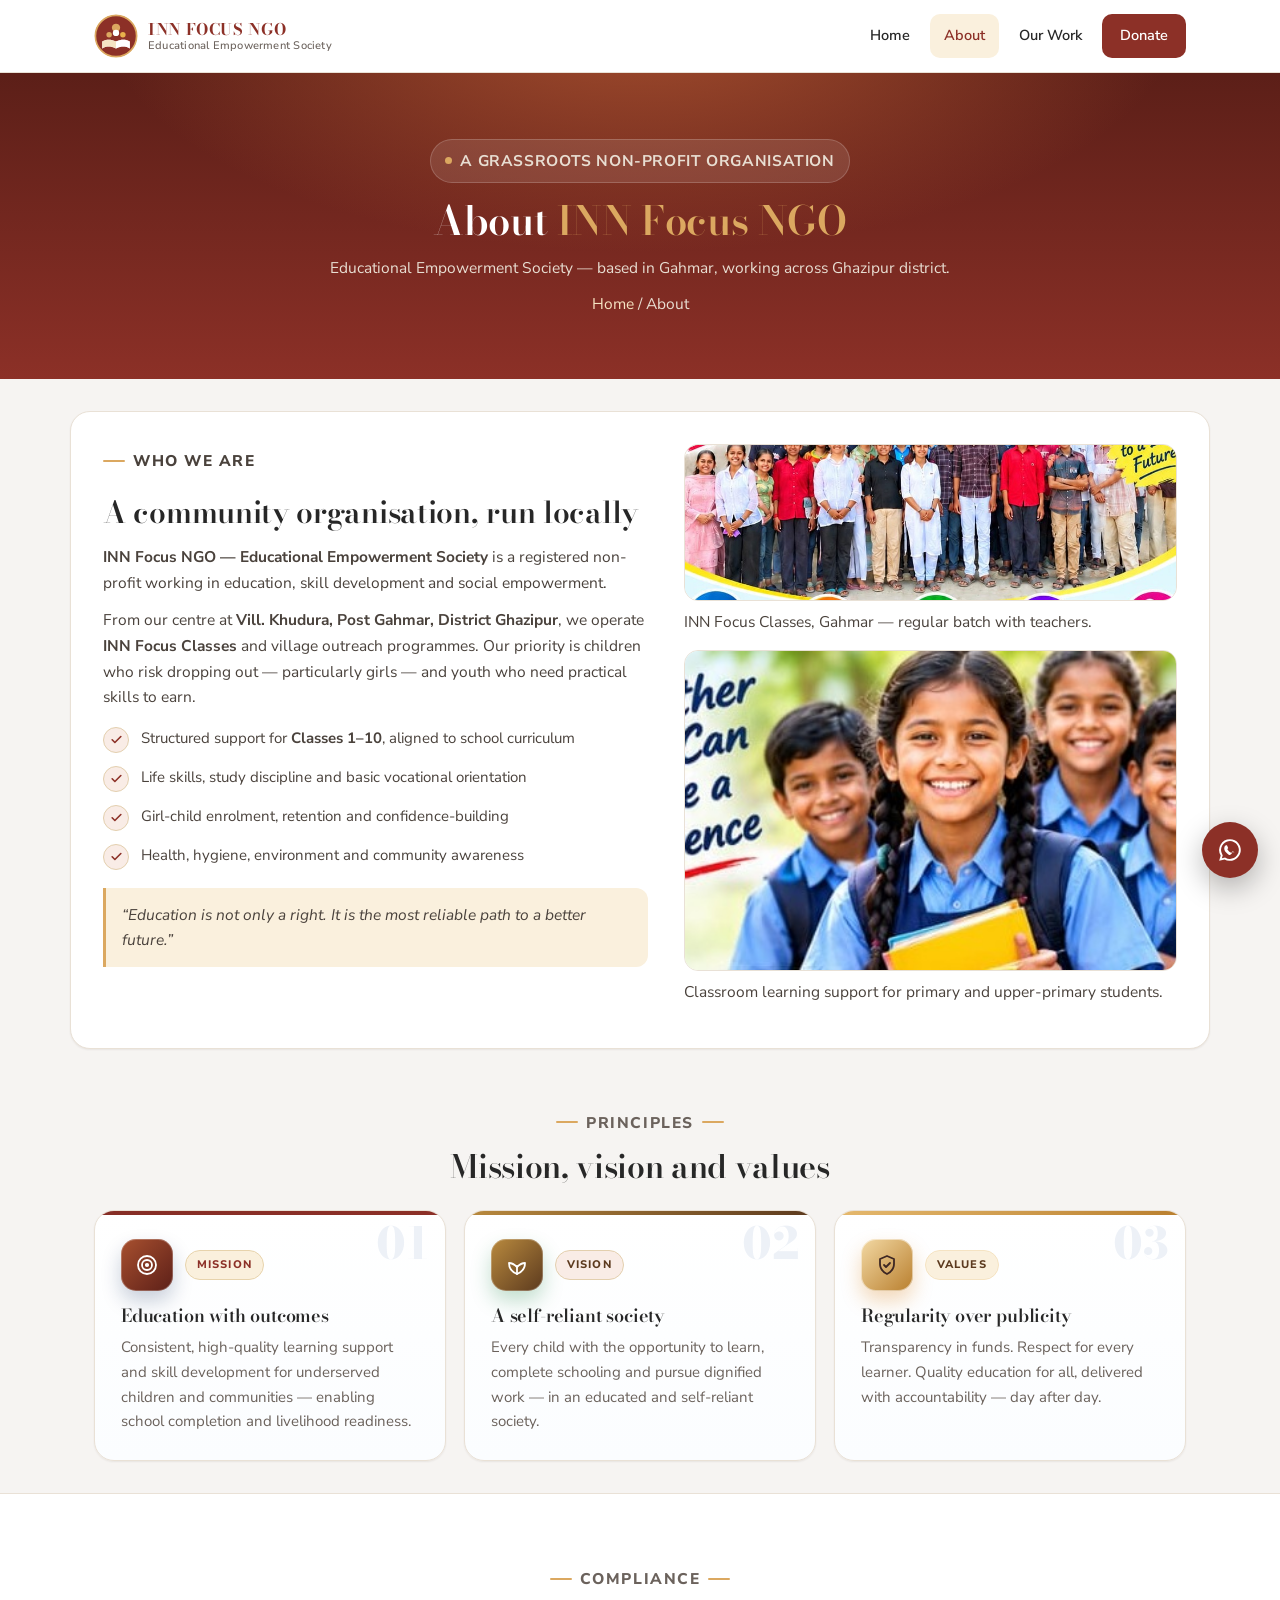
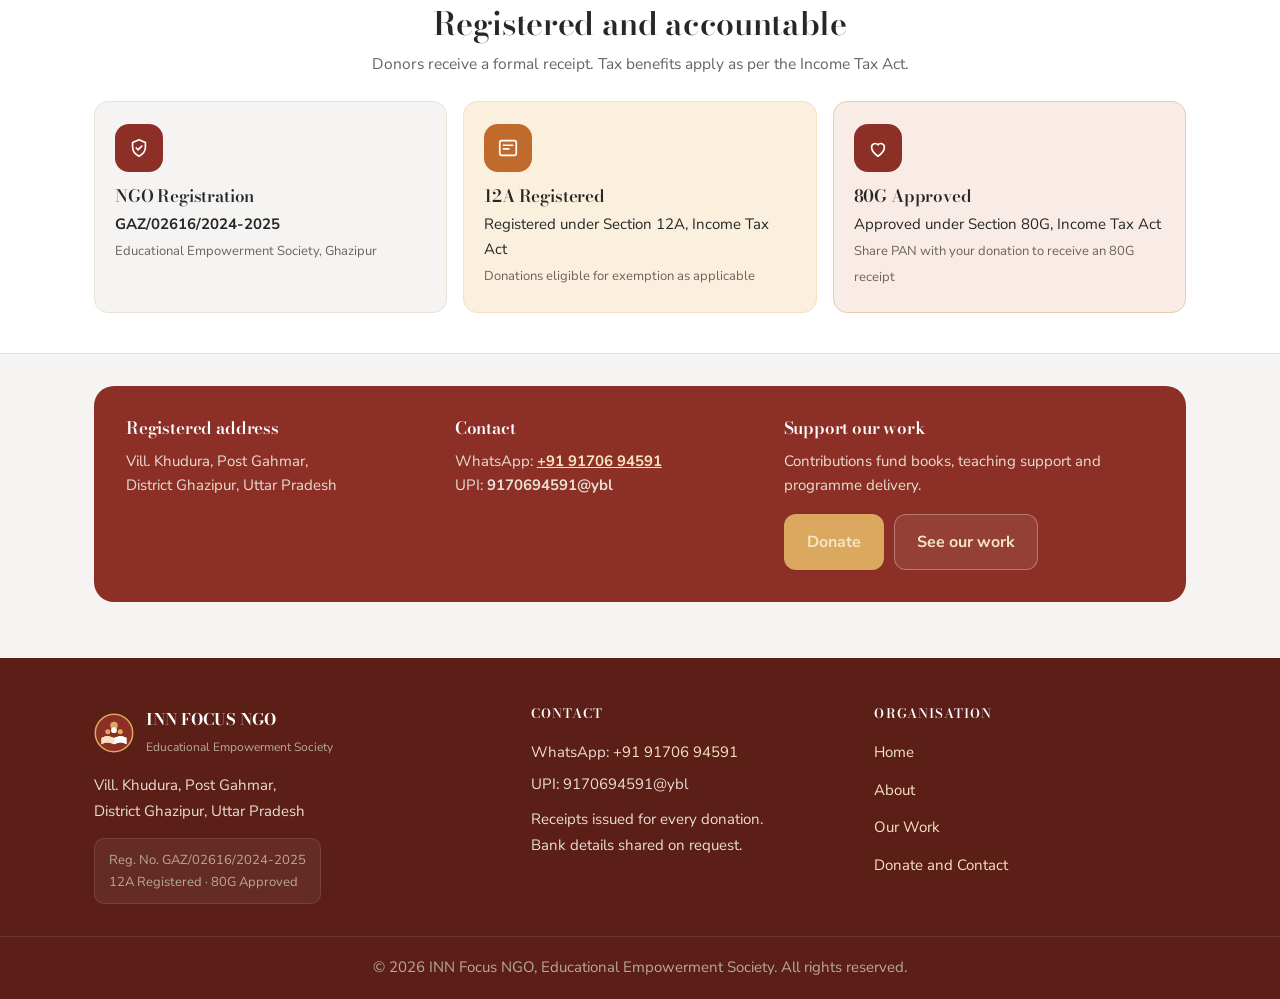
==== commit 144a1dfd: "SFPI-style maroon/gold theme, hero photo carousel, classroom video on Work page" ====
--- a/about.html
+++ b/about.html
@@ -3,14 +3,14 @@
 <head>
   <meta charset="UTF-8" />
   <meta name="viewport" content="width=device-width, initial-scale=1.0, viewport-fit=cover" />
-  <meta name="theme-color" content="#0b2458" />
+  <meta name="theme-color" content="#8c3027" />
   <meta name="mobile-web-app-capable" content="yes" />
   <meta name="apple-mobile-web-app-status-bar-style" content="default" />
   <title>About Us — INN Focus NGO | Educational Empowerment Society</title>
   <meta name="description" content="About INN Focus NGO, Educational Empowerment Society, Ghazipur. A grassroots non-profit providing education support, skills and empowerment. Reg. GAZ/02616/2024-2025. 12A and 80G." />
   <link rel="preconnect" href="https://fonts.googleapis.com" />
   <link rel="preconnect" href="https://fonts.gstatic.com" crossorigin />
-  <link href="https://fonts.googleapis.com/css2?family=Inter:wght@400;500;600;700&family=Sora:wght@600;700;800&display=swap" rel="stylesheet" />
+  <link href="https://fonts.googleapis.com/css2?family=Bodoni+Moda:opsz,wght@6..96,500;6..96,600;6..96,700&family=Nunito+Sans:opsz,wght@6..12,400;6..12,600;6..12,700;6..12,800&display=swap" rel="stylesheet" />
   <link rel="stylesheet" href="css/style.css" />
   <link rel="icon" type="image/svg+xml" href="images/logo.svg" />
 </head>
--- a/css/style.css
+++ b/css/style.css
@@ -1,32 +1,33 @@
 /* INN FOCUS NGO — Mobile-first design system
    Base = phones (320px+). Enhancements via min-width breakpoints.
-   Type: Sora (display) + Inter (body). Touch targets >= 48px.
+   Type: Bodoni Moda (display serif) + Nunito Sans (body). Touch targets >= 48px.
+   Palette: SFPI-inspired maroon + gold on warm neutrals.
 */
 
 :root {
-  --navy: #0b2458;
-  --navy-2: #12307a;
-  --navy-dark: #071a44;
-  --ink: #0f172a;
-  --muted: #5b6b82;
-  --muted-2: #7c8aa0;
-  --line: #e6eaf2;
-  --line-2: #eef2f7;
-  --bg: #f6f8fc;
+  --navy: #8c3027;
+  --navy-2: #862e26;
+  --navy-dark: #5c1f18;
+  --ink: #272727;
+  --muted: #6b625c;
+  --muted-2: #8a7f78;
+  --line: #e9e1d6;
+  --line-2: #f1ebe2;
+  --bg: #f6f4f2;
   --card: #ffffff;
-  --amber: #eab308;
-  --amber-dark: #ca9a06;
-  --amber-soft: #fef9c3;
-  --green: #15803d;
-  --green-soft: #f0fdf4;
-  --blue-soft: #eff6ff;
+  --amber: #dba860;
+  --amber-dark: #b97f2e;
+  --amber-soft: #faf0dd;
+  --green: #8c3027;
+  --green-soft: #f9ece6;
+  --blue-soft: #faf0dd;
   --radius: 14px;
   --radius-lg: 20px;
-  --shadow-sm: 0 1px 2px rgba(16, 24, 40, 0.06);
-  --shadow: 0 8px 28px rgba(11, 36, 88, 0.1);
-  --shadow-lg: 0 20px 60px rgba(11, 36, 88, 0.16);
-  --font-display: "Sora", "Inter", system-ui, -apple-system, sans-serif;
-  --font-body: "Inter", system-ui, -apple-system, "Segoe UI", sans-serif;
+  --shadow-sm: 0 1px 2px rgba(60, 30, 20, 0.07);
+  --shadow: 0 8px 28px rgba(140, 48, 39, 0.12);
+  --shadow-lg: 0 20px 60px rgba(140, 48, 39, 0.18);
+  --font-display: "Bodoni Moda", Georgia, "Times New Roman", serif;
+  --font-body: "Nunito Sans", system-ui, -apple-system, "Segoe UI", sans-serif;
   --header-h: 64px;
   --sat: env(safe-area-inset-top, 0px);
   --sab: env(safe-area-inset-bottom, 0px);
@@ -56,8 +57,9 @@
 
 h1, h2, h3, h4 {
   font-family: var(--font-display);
-  line-height: 1.18;
-  letter-spacing: -0.02em;
+  font-weight: 600;
+  line-height: 1.22;
+  letter-spacing: -0.01em;
   color: var(--ink);
   text-wrap: balance;
 }
@@ -168,8 +170,8 @@
   font-family: var(--font-body);
   transition: transform 0.15s, box-shadow 0.15s, background 0.15s;
 }
-.btn-primary { background: var(--amber); color: #1a1a1a; box-shadow: var(--shadow-sm); }
-.btn-primary:hover, .btn-primary:active { background: #facc15; }
+.btn-primary { background: var(--amber); color: #3e2723; box-shadow: var(--shadow-sm); }
+.btn-primary:hover, .btn-primary:active { background: #e5b96e; }
 .btn-primary.big { font-size: 16px; padding: 15px 26px; margin-top: 14px; width: 100%; }
 .btn-secondary { background: var(--navy); color: #fff; }
 .btn-secondary:hover, .btn-secondary:active { background: var(--navy-2); }
@@ -178,15 +180,15 @@
   color: #fff;
   background: rgba(255, 255, 255, 0.08);
 }
-.btn-whatsapp { background: #15803d; color: #fff; }
-.btn-whatsapp:hover, .btn-whatsapp:active { background: #166534; }
+.btn-whatsapp { background: #8c3027; color: #fff; }
+.btn-whatsapp:hover, .btn-whatsapp:active { background: #5c1f18; }
 .btn-primary.full, .btn-whatsapp.full, .full { width: 100%; }
 .link { color: var(--navy); font-weight: 700; text-decoration: none; border-bottom: 2px solid var(--amber); }
 .link:hover { color: var(--navy-2); }
 
 /* ---------- Hero (mobile: stacked, compact) ---------- */
 .hero {
-  background: radial-gradient(1200px 600px at 15% -10%, #1a3a9e 0%, transparent 60%),
+  background: radial-gradient(1200px 600px at 15% -10%, #a8502f 0%, transparent 60%),
     linear-gradient(180deg, var(--navy-dark) 0%, var(--navy) 100%);
   color: #fff;
   padding: 40px 0 36px;
@@ -199,7 +201,7 @@
   gap: 8px;
   background: rgba(255, 255, 255, 0.1);
   border: 1px solid rgba(255, 255, 255, 0.18);
-  color: #fde68a;
+  color: #f5e3c2;
   padding: 8px 14px;
   border-radius: 100px;
   font-size: 11.5px;
@@ -209,33 +211,91 @@
   margin-bottom: 14px;
   max-width: 100%;
 }
-.badge .dot { width: 7px; height: 7px; border-radius: 50%; background: #22c55e; flex-shrink: 0; }
-.hero h1 { font-size: clamp(1.75rem, 7.2vw, 2rem); color: #fff; margin-bottom: 12px; font-weight: 800; }
+.badge .dot { width: 7px; height: 7px; border-radius: 50%; background: #dba860; flex-shrink: 0; }
+.hero h1 { font-size: clamp(1.75rem, 7.2vw, 2rem); color: #fff; margin-bottom: 12px; font-weight: 600; }
 .hero h1 span { color: var(--amber); }
-.hero-sub { font-size: 16px; color: #cbd5e1; }
+.hero-sub { font-size: 16px; color: #e8ded2; }
 .hero-sub strong { color: #fff; font-weight: 600; }
 .hero-buttons { margin-top: 22px; display: flex; flex-direction: column; gap: 10px; }
 .hero-buttons .btn-primary, .hero-buttons .btn-outline { width: 100%; }
 .hero-note {
   margin-top: 16px;
   font-size: 13px;
-  color: #94a3b8;
+  color: #b8a89a;
   border-top: 1px solid rgba(255, 255, 255, 0.12);
   padding-top: 12px;
 }
-.hero-photo { position: relative; }
-.hero-photo img {
+.hero-photo { position: relative; min-width: 0; }
+/* Hero carousel — perfectly fitted: fixed 16/10 frame, cover-fit slides */
+.hero-carousel { position: relative; }
+.carousel-viewport {
+  position: relative;
+  overflow: hidden;
   border-radius: var(--radius-lg);
-  aspect-ratio: 16 / 10;
-  width: 100%;
-  object-fit: cover;
+  aspect-ratio: 4 / 3;
   box-shadow: var(--shadow-lg);
   border: 1px solid rgba(255, 255, 255, 0.2);
-}
+  background: #2a1a12;
+}
+.carousel-track { display: flex; height: 100%; transition: transform 0.55s ease; }
+.carousel-slide { flex: 0 0 100%; height: 100%; min-width: 0; }
+.carousel-slide img {
+  width: 100%;
+  height: 100%;
+  object-fit: cover;
+  object-position: center;
+  border: 0;
+  border-radius: 0;
+  box-shadow: none;
+  aspect-ratio: auto;
+}
+.carousel-arrow {
+  position: absolute;
+  top: 50%;
+  transform: translateY(-50%);
+  width: 44px;
+  height: 44px;
+  border-radius: 50%;
+  border: 1px solid rgba(255, 255, 255, 0.35);
+  background: rgba(20, 10, 8, 0.55);
+  color: #fff;
+  display: inline-flex;
+  align-items: center;
+  justify-content: center;
+  cursor: pointer;
+  backdrop-filter: blur(4px);
+  -webkit-backdrop-filter: blur(4px);
+  transition: background 0.15s;
+  z-index: 2;
+}
+.carousel-arrow:hover, .carousel-arrow:active { background: rgba(20, 10, 8, 0.8); }
+.carousel-arrow.prev { left: 12px; }
+.carousel-arrow.next { right: 12px; }
+.carousel-dots { display: flex; gap: 4px; justify-content: center; margin-top: 8px; }
+.carousel-dots button {
+  border: none;
+  background: none;
+  cursor: pointer;
+  padding: 12px 6px;
+  min-height: 44px;
+  min-width: 44px;
+  display: inline-flex;
+  align-items: center;
+  justify-content: center;
+}
+.carousel-dots button::after {
+  content: "";
+  width: 26px;
+  height: 6px;
+  border-radius: 100px;
+  background: rgba(255, 255, 255, 0.3);
+  transition: background 0.2s, width 0.2s;
+}
+.carousel-dots button[aria-selected="true"]::after { background: var(--amber); width: 34px; }
 .photo-caption {
   margin-top: 10px;
   font-size: 12.5px;
-  color: #cbd5e1;
+  color: #e8ded2;
   display: flex;
   align-items: center;
   gap: 8px;
@@ -283,7 +343,7 @@
 }
 .eyebrow::before { content: ""; width: 22px; height: 2px; background: var(--amber); border-radius: 2px; display: inline-block; }
 .section-head.centered .eyebrow::after { content: ""; width: 22px; height: 2px; background: var(--amber); border-radius: 2px; display: inline-block; }
-.eyebrow.light { color: #fde68a; }
+.eyebrow.light { color: #f5e3c2; }
 .section-head h2 { font-size: clamp(1.4rem, 5.5vw, 2rem); margin: 4px 0 8px; }
 .section-head p { color: var(--muted); font-size: 15.5px; }
 
@@ -304,8 +364,8 @@
   height: 4px;
   background: linear-gradient(90deg, var(--navy-2), var(--navy));
 }
-.mission-card:nth-child(2)::before { background: linear-gradient(90deg, #16a34a, #14532d); }
-.mission-card:nth-child(3)::before { background: linear-gradient(90deg, #facc15, #d97706); }
+.mission-card:nth-child(2)::before { background: linear-gradient(90deg, #b98a3e, #5c3a1e); }
+.mission-card:nth-child(3)::before { background: linear-gradient(90deg, #e5b96e, #b97f2e); }
 .card-num {
   position: absolute;
   top: 10px; right: 16px;
@@ -327,22 +387,22 @@
   text-transform: uppercase;
   color: var(--navy);
   background: var(--blue-soft);
-  border: 1px solid #dbeafe;
+  border: 1px solid #e7d3ac;
   padding: 5px 11px;
   border-radius: 100px;
 }
-.mission-card:nth-child(2) .mission-tag { color: #14532d; background: var(--green-soft); border-color: #bbf7d0; }
-.mission-card:nth-child(3) .mission-tag { color: #713f12; background: var(--amber-soft); border-color: #fde68a; }
+.mission-card:nth-child(2) .mission-tag { color: #5c3a1e; background: var(--green-soft); border-color: #e3cfae; }
+.mission-card:nth-child(3) .mission-tag { color: #5c3a1e; background: var(--amber-soft); border-color: #f5e3c2; }
 .mission-icon {
   width: 52px; height: 52px; border-radius: 15px;
   display: inline-flex; align-items: center; justify-content: center;
-  background: linear-gradient(135deg, #1a3a9e, var(--navy-dark));
+  background: linear-gradient(135deg, #a8502f, var(--navy-dark));
   color: #fff;
   box-shadow: 0 10px 20px rgba(11, 36, 88, 0.22), inset 0 0 0 1px rgba(255, 255, 255, 0.25);
   flex-shrink: 0;
 }
-.mission-icon.green { background: linear-gradient(135deg, #16a34a, #14532d); box-shadow: 0 10px 20px rgba(21, 128, 61, 0.25), inset 0 0 0 1px rgba(255, 255, 255, 0.25); }
-.mission-icon.amber { background: linear-gradient(135deg, #fde047, #d97706); color: #451a03; box-shadow: 0 10px 20px rgba(217, 119, 6, 0.28), inset 0 0 0 1px rgba(255, 255, 255, 0.5); }
+.mission-icon.green { background: linear-gradient(135deg, #b98a3e, #5c3a1e); box-shadow: 0 10px 20px rgba(21, 128, 61, 0.25), inset 0 0 0 1px rgba(255, 255, 255, 0.25); }
+.mission-icon.amber { background: linear-gradient(135deg, #f3d9a4, #b97f2e); color: #3e2723; box-shadow: 0 10px 20px rgba(217, 119, 6, 0.28), inset 0 0 0 1px rgba(255, 255, 255, 0.5); }
 .mission-icon svg { width: 24px; height: 24px; }
 
 /* ---------- Programs ---------- */
@@ -362,12 +422,12 @@
   background: var(--navy); color: #fff;
 }
 .p-icon svg { width: 22px; height: 22px; }
-.p-icon.blue { background: #1d4ed8; }
-.p-icon.orange { background: #ea580c; }
-.p-icon.green { background: #15803d; }
-.p-icon.purple { background: #6d28d9; }
-.p-icon.pink { background: #be185d; }
-.p-icon.teal { background: #0f766e; }
+.p-icon.blue { background: #8c3027; }
+.p-icon.orange { background: #c06a2c; }
+.p-icon.green { background: #8c3027; }
+.p-icon.purple { background: #7c4a2d; }
+.p-icon.pink { background: #a83a3a; }
+.p-icon.teal { background: #5f6e3e; }
 
 /* ---------- Proof ---------- */
 .proof-section { padding: 40px 16px; }
@@ -396,14 +456,14 @@
 .check-list { list-style: none; margin: 16px 0; display: grid; gap: 12px; }
 .check-list li {
   display: flex; gap: 12px; align-items: flex-start;
-  font-size: 15px; color: #334155;
+  font-size: 15px; color: #4a423c;
 }
 .check {
   width: 26px; height: 26px; border-radius: 50%;
   background: var(--green-soft); color: var(--green);
   display: inline-flex; align-items: center; justify-content: center;
   flex-shrink: 0; margin-top: 1px;
-  border: 1px solid #bbf7d0;
+  border: 1px solid #e3cfae;
 }
 .check svg { width: 13px; height: 13px; }
 .quote {
@@ -413,7 +473,7 @@
   padding: 14px 16px;
   font-style: italic;
   border-radius: 0 12px 12px 0;
-  color: #713f12;
+  color: #5c3a1e;
   font-size: 15px;
 }
 
@@ -426,7 +486,7 @@
 }
 .donate-grid { display: grid; grid-template-columns: 1fr; gap: 28px; align-items: center; }
 .donate-grid h2 { font-size: clamp(1.45rem, 6vw, 2.1rem); color: #fff; margin: 8px 0 12px; }
-.donate-grid > div > p { color: #cbd5e1; font-size: 15.5px; }
+.donate-grid > div > p { color: #e8ded2; font-size: 15.5px; }
 .upi-box {
   background: #fff;
   color: var(--ink);
@@ -453,7 +513,7 @@
   font-size: 14px;
   white-space: nowrap;
 }
-.copy-msg { font-size: 13px; color: #fde68a; min-height: 20px; }
+.copy-msg { font-size: 13px; color: #f5e3c2; min-height: 20px; }
 .donate-buttons { display: flex; flex-direction: column; gap: 10px; margin: 14px 0 12px; }
 .donate-buttons .btn-whatsapp, .donate-buttons .btn-primary { width: 100%; }
 .qr-card {
@@ -490,24 +550,24 @@
 .cta-banner p { color: var(--muted); margin: 10px 0 6px; font-size: 15px; }
 
 /* ---------- Footer ---------- */
-.site-footer { background: var(--navy-dark); color: #cbd5e1; margin-top: 0; padding-bottom: var(--sab); }
+.site-footer { background: var(--navy-dark); color: #e8ded2; margin-top: 0; padding-bottom: var(--sab); }
 .footer-grid { display: grid; grid-template-columns: 1fr; gap: 24px; padding: 36px 16px 28px; }
 .site-footer h4 { color: #fff; margin-bottom: 12px; font-size: 13px; letter-spacing: 0.08em; text-transform: uppercase; }
 .site-footer p { font-size: 15px; line-height: 1.7; }
-.site-footer a { color: #fde68a; text-decoration: none; padding: 6px 0; display: inline-block; min-height: 32px; }
+.site-footer a { color: #f5e3c2; text-decoration: none; padding: 6px 0; display: inline-block; min-height: 32px; }
 .footer-brand { display: flex; gap: 12px; align-items: center; margin-bottom: 14px; }
 .footer-brand img { width: 40px; height: 40px; border-radius: 50%; }
 .footer-brand strong { color: #fff; font-family: var(--font-display); display: block; font-size: 16px; }
-.footer-brand small { font-size: 12px; color: #94a3b8; }
-.site-footer .reg { margin-top: 14px; font-size: 13px; color: #94a3b8; background: rgba(255,255,255,0.06); border: 1px solid rgba(255,255,255,0.1); padding: 10px 14px; border-radius: 10px; display: inline-block; }
-.copyright { text-align: center; padding: 18px 16px; border-top: 1px solid rgba(255,255,255,0.1); font-size: 13px; color: #94a3b8; }
+.footer-brand small { font-size: 12px; color: #b8a89a; }
+.site-footer .reg { margin-top: 14px; font-size: 13px; color: #b8a89a; background: rgba(255,255,255,0.06); border: 1px solid rgba(255,255,255,0.1); padding: 10px 14px; border-radius: 10px; display: inline-block; }
+.copyright { text-align: center; padding: 18px 16px; border-top: 1px solid rgba(255,255,255,0.1); font-size: 13px; color: #b8a89a; }
 
 /* ---------- WhatsApp float (safe-area aware) ---------- */
 .whatsapp-float {
   position: fixed;
   bottom: calc(16px + var(--sab));
   right: 16px;
-  background: #15803d; width: 56px; height: 56px; border-radius: 50%;
+  background: #8c3027; width: 56px; height: 56px; border-radius: 50%;
   display: flex; align-items: center; justify-content: center;
   text-decoration: none; box-shadow: 0 10px 28px rgba(0,0,0,0.28);
   z-index: 200; color: #fff;
@@ -517,7 +577,7 @@
 
 /* ---------- Inner pages ---------- */
 .page-hero {
-  background: radial-gradient(900px 400px at 50% -20%, #1a3a9e 0%, transparent 60%),
+  background: radial-gradient(900px 400px at 50% -20%, #a8502f 0%, transparent 60%),
     linear-gradient(180deg, var(--navy-dark), var(--navy));
   color: #fff;
   padding: 40px 0;
@@ -525,9 +585,9 @@
 }
 .page-hero h1 { font-size: clamp(1.7rem, 7vw, 2.5rem); color: #fff; }
 .page-hero h1 span { color: var(--amber); }
-.page-hero > .container > p { color: #cbd5e1; margin-top: 10px; font-size: 15.5px; }
-.breadcrumb { margin-top: 14px; font-size: 13px; color: #94a3b8; }
-.breadcrumb a { color: #fde68a; text-decoration: none; min-height: 32px; display: inline-block; }
+.page-hero > .container > p { color: #e8ded2; margin-top: 10px; font-size: 15.5px; }
+.breadcrumb { margin-top: 14px; font-size: 13px; color: #b8a89a; }
+.breadcrumb a { color: #f5e3c2; text-decoration: none; min-height: 32px; display: inline-block; }
 
 .about-grid {
   display: grid; grid-template-columns: 1fr; gap: 24px;
@@ -536,7 +596,7 @@
   align-items: start;
 }
 .about-grid h2 { margin: 8px 0 14px; font-size: clamp(1.4rem, 5.5vw, 1.9rem); }
-.about-grid p { color: #334155; margin-bottom: 12px; font-size: 15.5px; }
+.about-grid p { color: #4a423c; margin-bottom: 12px; font-size: 15.5px; }
 .rounded-img { border-radius: 14px; border: 1px solid var(--line); width: 100%; object-fit: cover; }
 .mt { margin-top: 16px; }
 .figure-caption { font-size: 13px; color: var(--muted); margin-top: 8px; }
@@ -547,20 +607,20 @@
 .legal-card h4 { margin: 14px 0 6px; font-size: 17px; }
 .legal-card p { font-size: 15px; }
 .legal-card small { color: var(--muted); font-size: 13px; }
-.legal-card.highlight-yellow { background: var(--amber-soft); border-color: #fde68a; }
-.legal-card.highlight-green { background: var(--green-soft); border-color: #bbf7d0; }
+.legal-card.highlight-yellow { background: var(--amber-soft); border-color: #f5e3c2; }
+.legal-card.highlight-green { background: var(--green-soft); border-color: #e3cfae; }
 
 .about-contact { padding: 24px 16px 44px; }
 .contact-box {
   display: grid; grid-template-columns: 1fr; gap: 20px;
-  background: var(--navy); color: #e2e8f0; border-radius: var(--radius-lg); padding: 24px 20px;
+  background: var(--navy); color: #e9e1d6; border-radius: var(--radius-lg); padding: 24px 20px;
 }
 .contact-box h3 { color: #fff; margin-bottom: 10px; font-size: 17px; }
-.contact-box p { font-size: 15px; color: #cbd5e1; }
-.contact-box a { color: #fde68a; }
+.contact-box p { font-size: 15px; color: #e8ded2; }
+.contact-box a { color: #f5e3c2; }
 .contact-actions { display: flex; gap: 10px; margin-top: 16px; flex-wrap: wrap; flex-direction: column; }
 .contact-actions .btn-primary, .contact-actions .btn-outline, .contact-actions .btn-secondary { width: 100%; }
-.contact-actions .btn-secondary { background: var(--amber); color: #1a1a1a; }
+.contact-actions .btn-secondary { background: var(--amber); color: #3e2723; }
 .contact-actions .btn-outline { border-color: rgba(255,255,255,0.3); }
 
 /* ---------- Work page ---------- */
@@ -572,11 +632,11 @@
   border: 1px solid var(--line); box-shadow: var(--shadow-sm);
   border-top: 3px solid var(--navy);
 }
-.work-card:nth-child(2) { border-top-color: #ea580c; }
-.work-card:nth-child(3) { border-top-color: #be185d; }
-.work-card:nth-child(4) { border-top-color: #15803d; }
-.work-card:nth-child(5) { border-top-color: #6d28d9; }
-.work-card:nth-child(6) { border-top-color: #0f766e; }
+.work-card:nth-child(2) { border-top-color: #c06a2c; }
+.work-card:nth-child(3) { border-top-color: #a83a3a; }
+.work-card:nth-child(4) { border-top-color: #8c3027; }
+.work-card:nth-child(5) { border-top-color: #7c4a2d; }
+.work-card:nth-child(6) { border-top-color: #5f6e3e; }
 .work-card h3 { margin: 12px 0 8px; font-size: 18px; }
 .work-card > p { color: var(--muted); font-size: 15px; }
 .work-tag {
@@ -585,15 +645,15 @@
   text-transform: uppercase; letter-spacing: 0.07em; border: 1px solid var(--line);
 }
 .work-card ul { margin: 14px 0 6px 0; list-style: none; display: grid; gap: 8px; }
-.work-card li { font-size: 15px; color: #334155; display: flex; gap: 10px; align-items: flex-start; }
+.work-card li { font-size: 15px; color: #4a423c; display: flex; gap: 10px; align-items: flex-start; }
 .work-card li::before { content: ""; width: 6px; height: 6px; border-radius: 50%; background: var(--amber); margin-top: 9px; flex-shrink: 0; }
 .outcome {
   background: var(--bg); border: 1px solid var(--line);
-  padding: 10px 14px; border-radius: 10px; margin-top: 14px; font-size: 13.5px; color: #334155;
+  padding: 10px 14px; border-radius: 10px; margin-top: 14px; font-size: 13.5px; color: #4a423c;
 }
 .steps { background: var(--navy-dark); color: #fff; margin-top: 32px; padding: 16px 0 44px; }
 .steps .section-head h2 { color: #fff; }
-.steps .section-head p { color: #94a3b8; }
+.steps .section-head p { color: #b8a89a; }
 .steps-grid { display: grid; grid-template-columns: 1fr; gap: 12px; }
 .step { background: #fff; color: var(--ink); border-radius: 14px; padding: 22px 20px; text-align: left; }
 .step-num {
@@ -607,6 +667,10 @@
 .gallery-grid figure { background: #fff; border: 1px solid var(--line); border-radius: 14px; overflow: hidden; }
 .gallery-grid img { aspect-ratio: 4/3; width: 100%; object-fit: cover; }
 .gallery-grid figcaption { padding: 12px 14px; font-size: 13.5px; color: var(--muted); }
+/* Featured video — 16:9 fitted frame, click-to-play (no preload) */
+.video-feature { margin-top: 18px; background: #fff; border: 1px solid var(--line); border-radius: 14px; overflow: hidden; }
+.video-feature video { width: 100%; aspect-ratio: 16 / 9; display: block; background: #1a1210; }
+.video-feature .figure-caption { padding: 12px 16px; }
 
 /* ---------- Donate page ---------- */
 .donate-page-grid { display: grid; grid-template-columns: 1fr; gap: 20px; padding: 24px 16px; align-items: start; }
@@ -628,7 +692,7 @@
 .pay-row { margin: 14px 16px 4px; text-align: left; }
 .pay-row.dark { margin: 16px 0 4px; }
 .pay-label { display: block; font-size: 13px; font-weight: 700; color: var(--ink); margin-bottom: 7px; }
-.pay-row.dark .pay-label { color: #fde68a; }
+.pay-row.dark .pay-label { color: #f5e3c2; }
 .pay-input-row { display: flex; flex-direction: column; gap: 10px; }
 .pay-input-row input {
   flex: 1; min-width: 0; width: 100%;
@@ -638,13 +702,13 @@
   font-size: 16px; /* 16px prevents iOS auto-zoom */
   font-family: var(--font-body); background: #fff; color: var(--ink);
 }
-.pay-input-row input:focus { outline: none; border-color: var(--navy); box-shadow: 0 0 0 3px rgba(11,36,88,0.1); }
+.pay-input-row input:focus { outline: none; border-color: var(--navy); box-shadow: 0 0 0 3px rgba(140,48,39,0.12); }
 .btn-upi {
   background: var(--green); color: #fff; border: none; border-radius: 11px;
   padding: 14px 18px; min-height: 52px; font-weight: 800; font-size: 16px; cursor: pointer;
   width: 100%; font-family: var(--font-body);
 }
-.btn-upi:hover, .btn-upi:active { background: #166534; }
+.btn-upi:hover, .btn-upi:active { background: #5c1f18; }
 .pay-note { font-size: 12.5px; color: var(--muted); margin-top: 8px; }
 #payMsg, #payMsgHome { min-height: 20px; }
 .copy-msg.dark { color: var(--green); font-weight: 700; }
@@ -660,12 +724,12 @@
   font-family: var(--font-body); width: 100%; background: #fff; color: var(--ink);
 }
 .form-card textarea { min-height: 96px; }
-.form-card input:focus, .form-card textarea:focus { outline: none; border-color: var(--navy); box-shadow: 0 0 0 3px rgba(11,36,88,0.1); }
+.form-card input:focus, .form-card textarea:focus { outline: none; border-color: var(--navy); box-shadow: 0 0 0 3px rgba(140,48,39,0.12); }
 .form-note { font-size: 12.5px; color: var(--muted); margin-top: 12px; text-align: center; }
-.contact-mini { background: var(--navy); color: #e2e8f0; border-radius: var(--radius-lg); padding: 22px 18px; margin-top: 18px; }
+.contact-mini { background: var(--navy); color: #e9e1d6; border-radius: var(--radius-lg); padding: 22px 18px; margin-top: 18px; }
 .contact-mini h3 { color: #fff; margin-bottom: 10px; font-size: 17px; }
-.contact-mini p { font-size: 15px; color: #cbd5e1; margin-bottom: 10px; }
-.contact-mini a { color: #fde68a; }
+.contact-mini p { font-size: 15px; color: #e8ded2; margin-bottom: 10px; }
+.contact-mini a { color: #f5e3c2; }
 .faq { max-width: 800px; padding-bottom: 8px; }
 .faq details { background: #fff; border: 1px solid var(--line); border-radius: 14px; padding: 16px; margin: 12px 0; }
 .faq summary {
@@ -673,7 +737,7 @@
   font-size: 16px; font-family: var(--font-display);
   min-height: 48px; display: flex; align-items: center;
 }
-.faq details p { margin-top: 10px; color: #475569; font-size: 15px; }
+.faq details p { margin-top: 10px; color: #5c554e; font-size: 15px; }
 
 /* Focus visibility (kept large for touch + keyboard) */
 a:focus-visible, button:focus-visible, input:focus-visible, textarea:focus-visible, summary:focus-visible {
@@ -723,7 +787,7 @@
   .menu-btn { display: none; }
 
   .hero { padding: 64px 0 60px; }
-  .hero-grid { grid-template-columns: 1.05fr 0.95fr; gap: 44px; }
+  .hero-grid { grid-template-columns: 1fr 1.05fr; gap: 44px; }
   .hero h1 { font-size: 48px; }
   .hero-sub { font-size: 17.5px; }
   .badge { font-size: 12.5px; }
